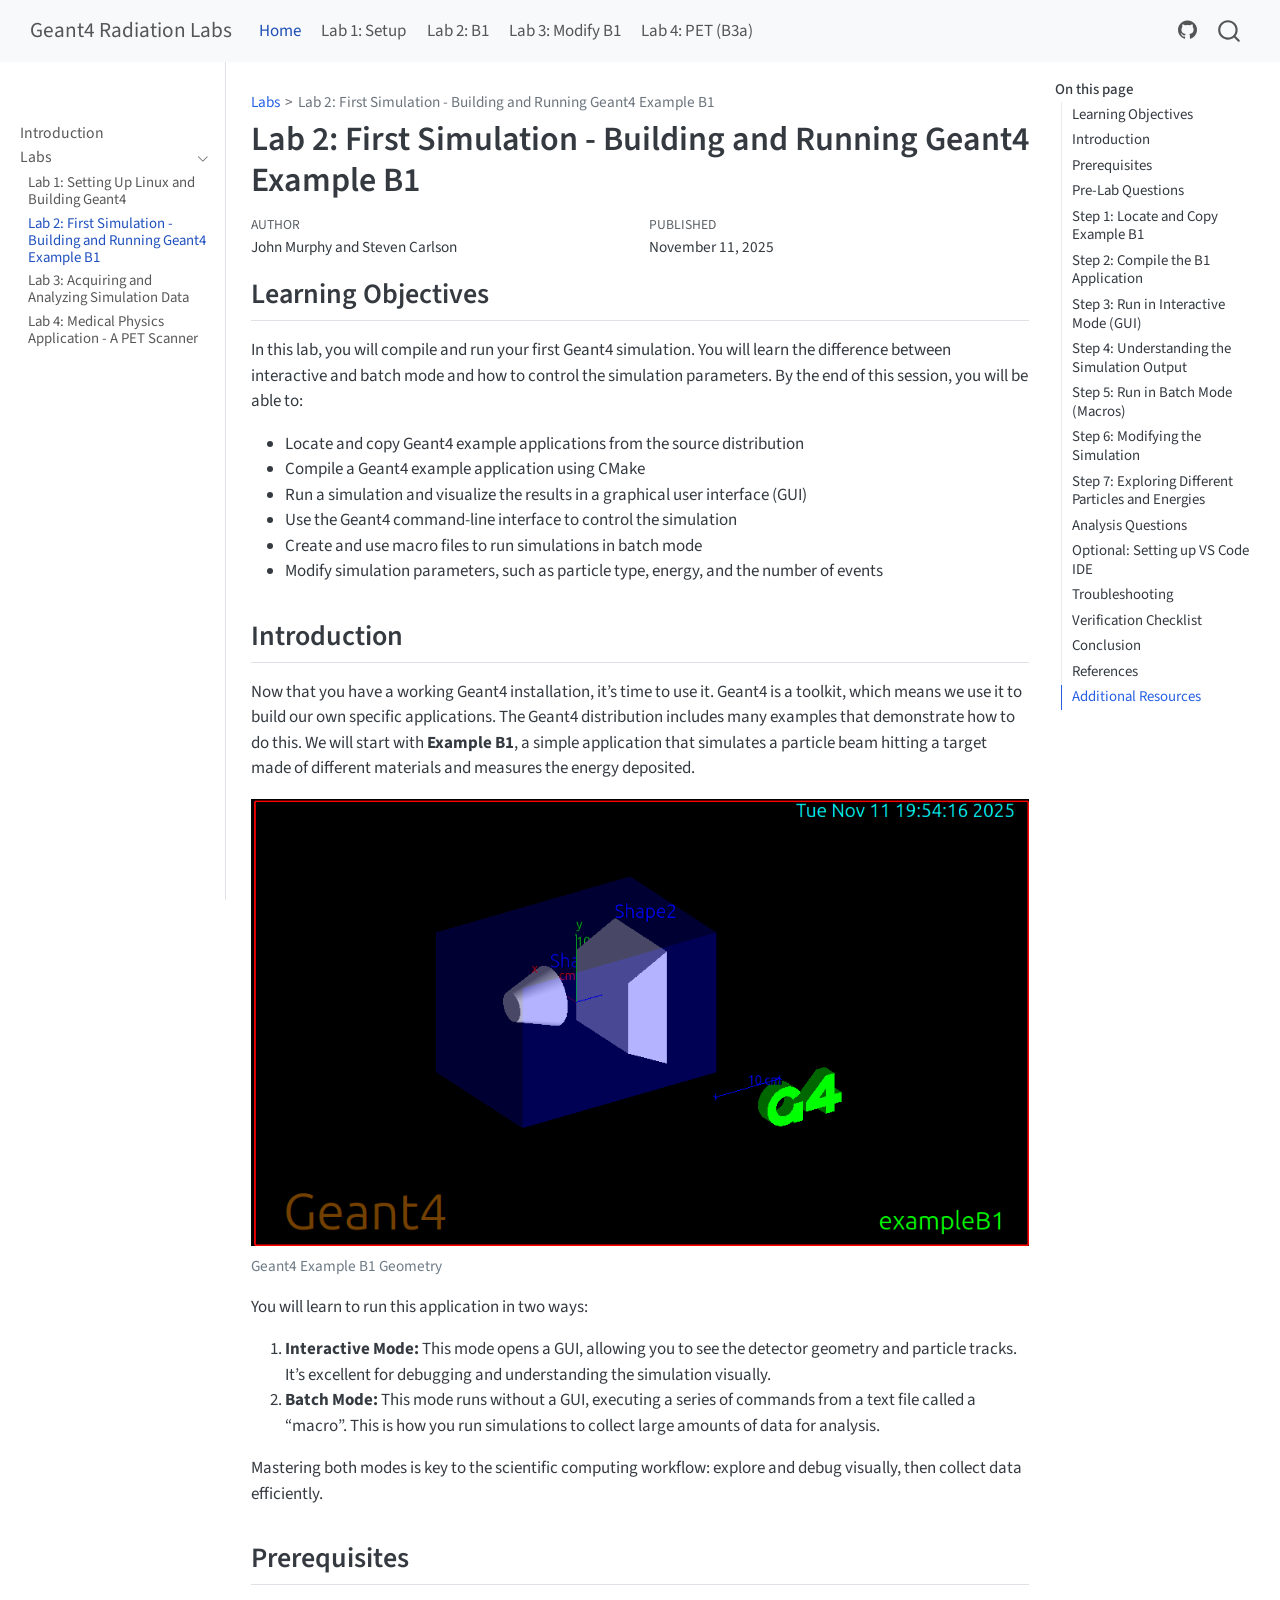
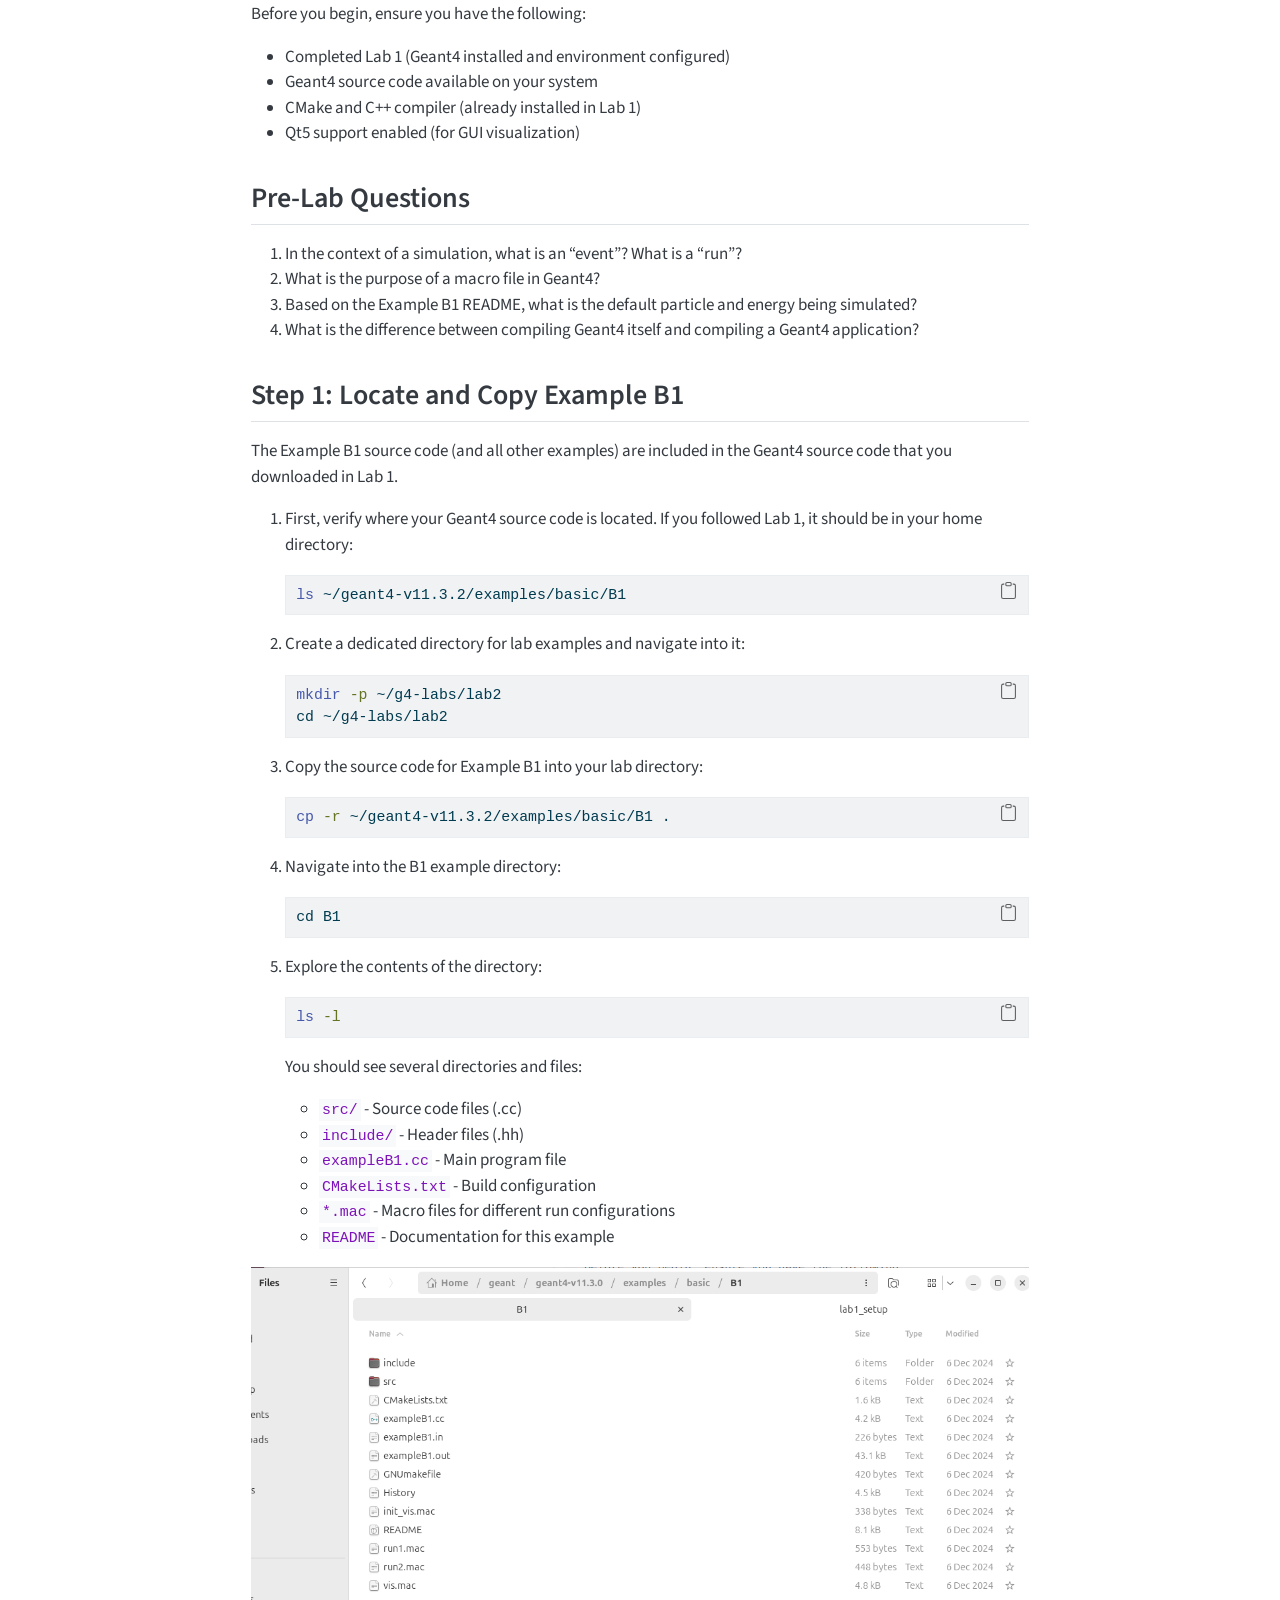
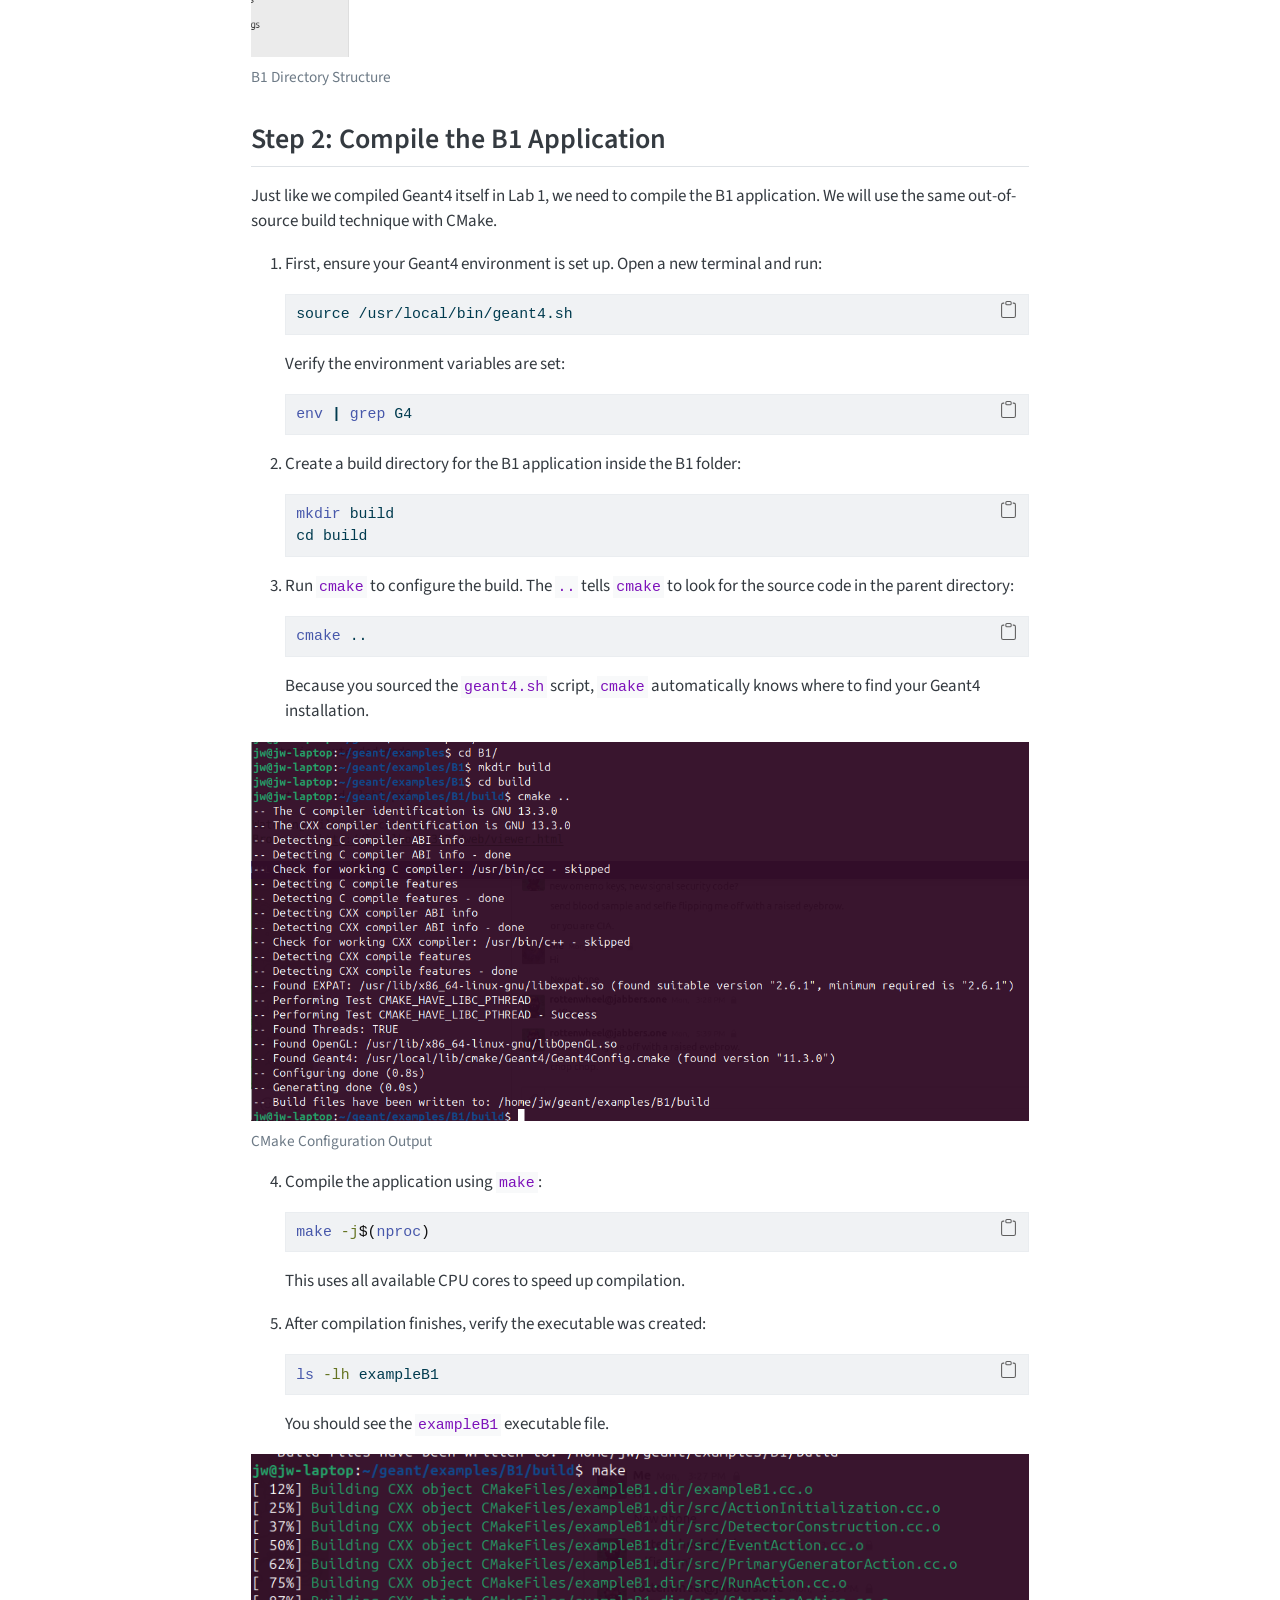
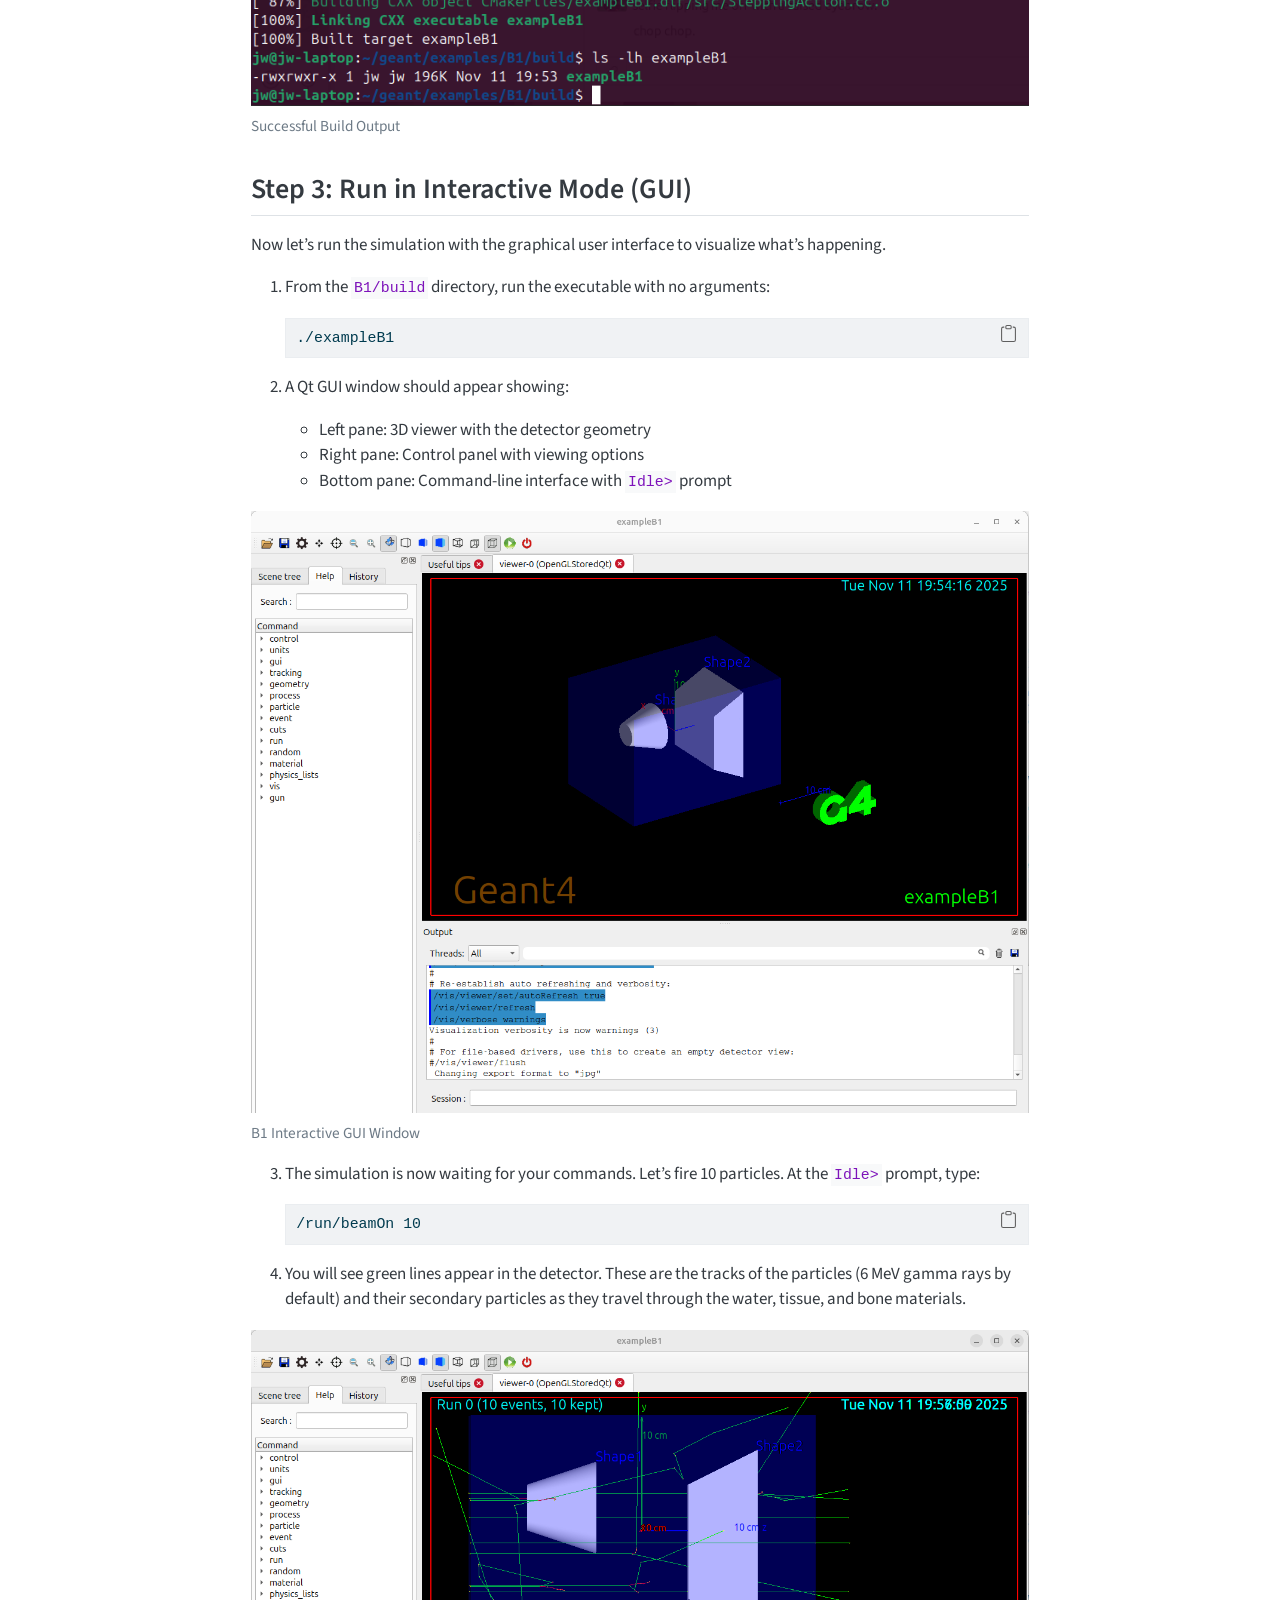
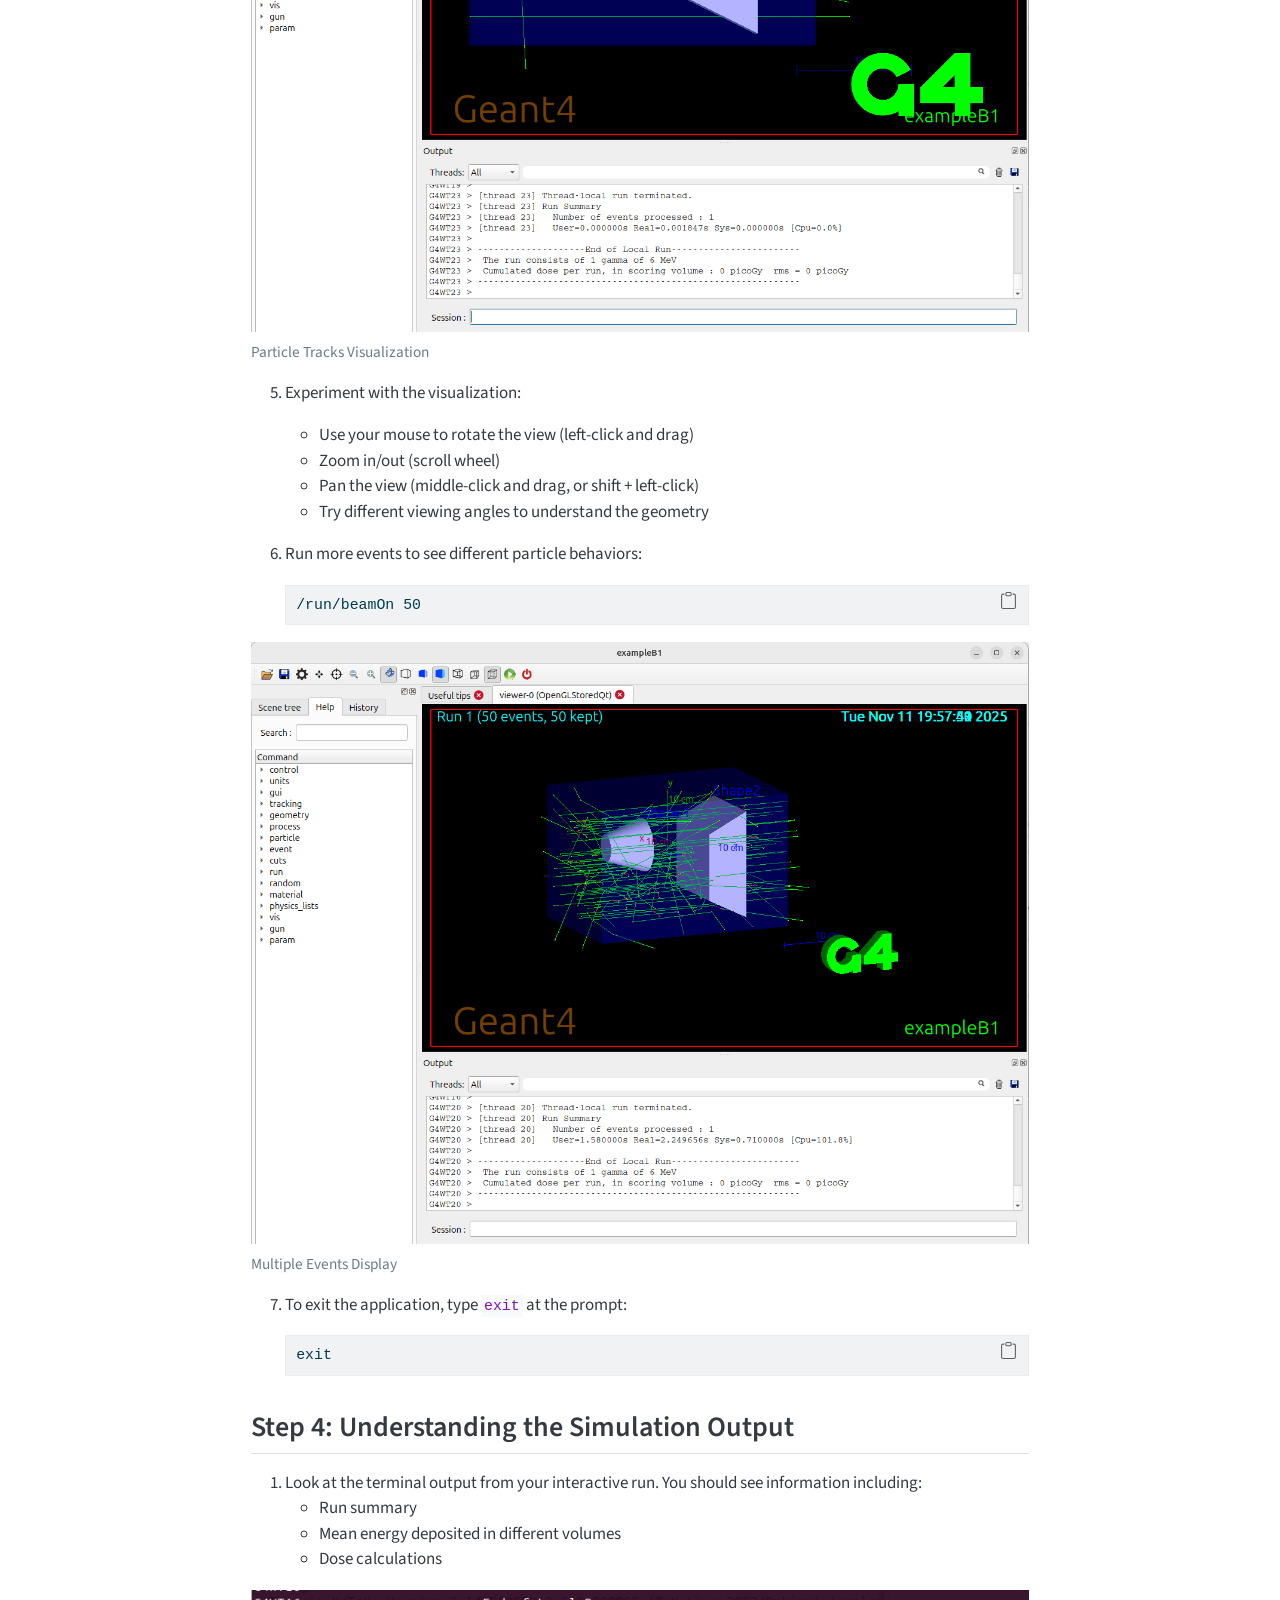
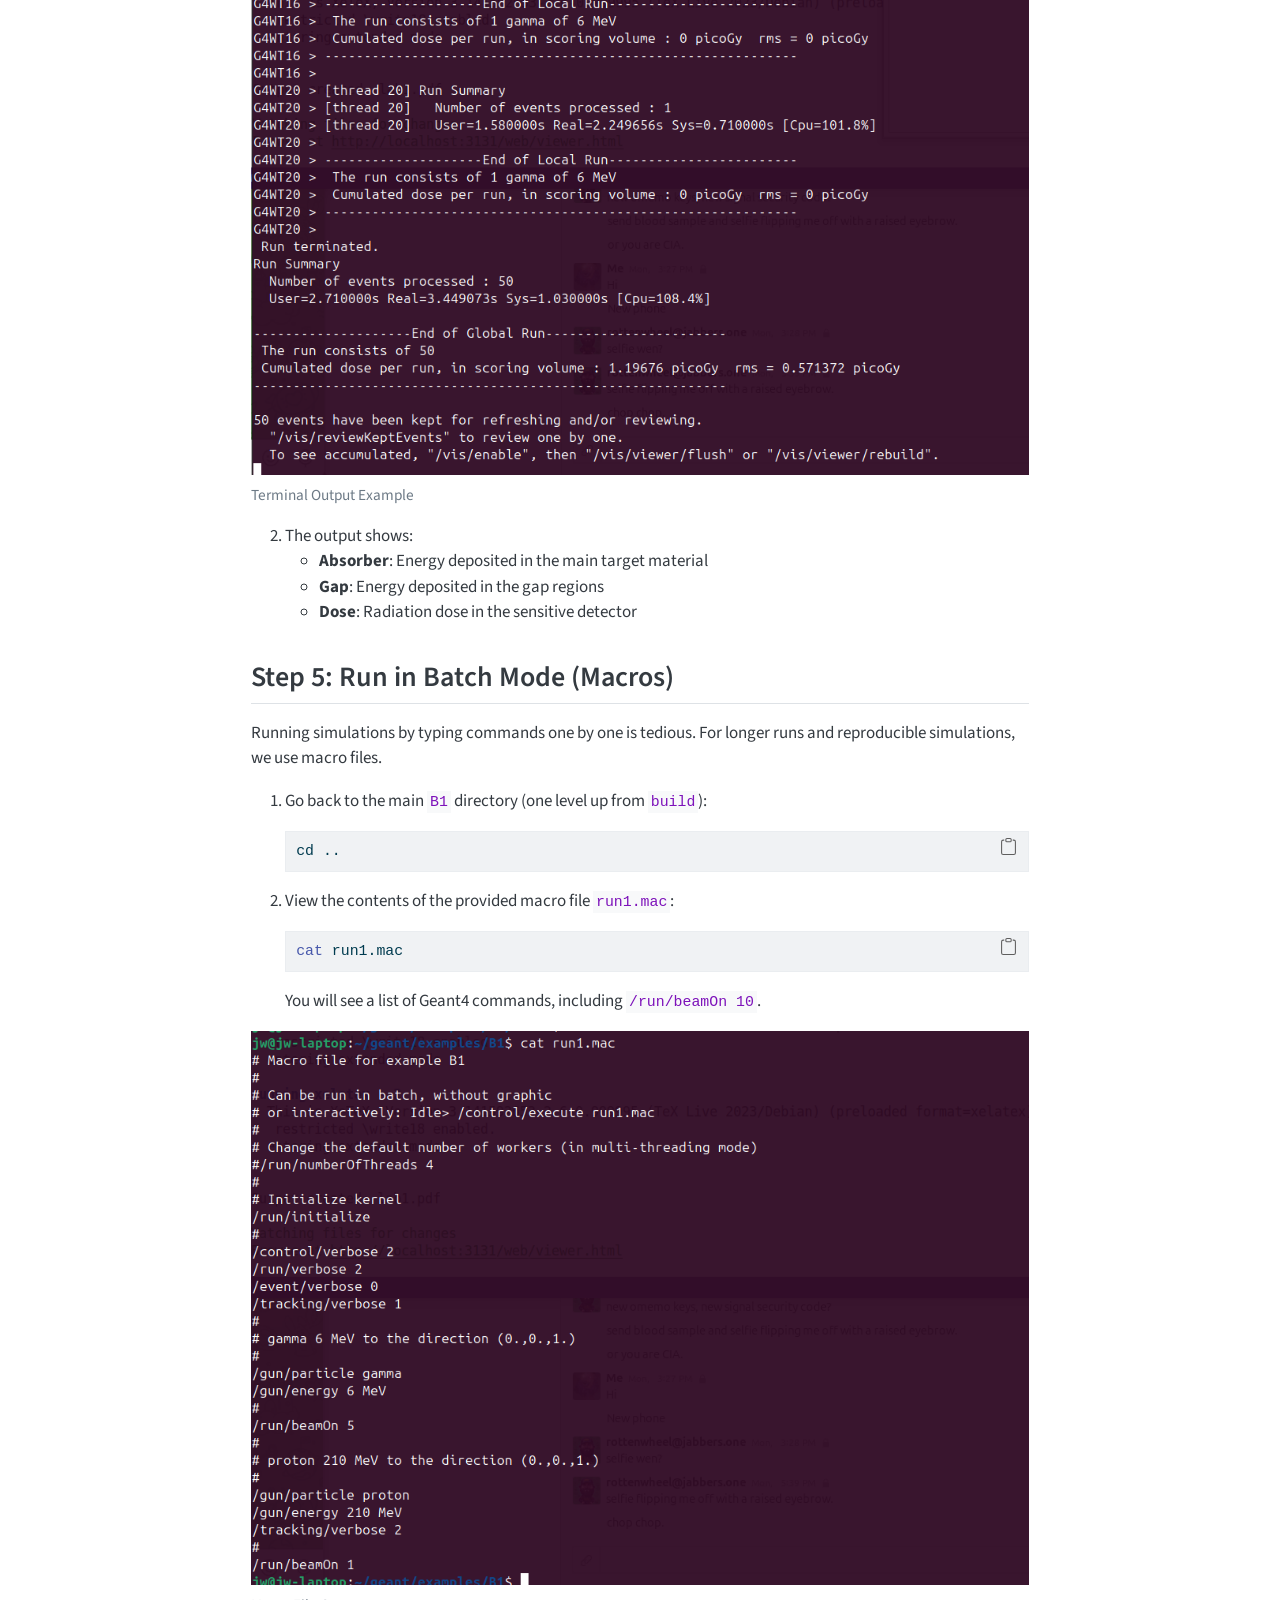
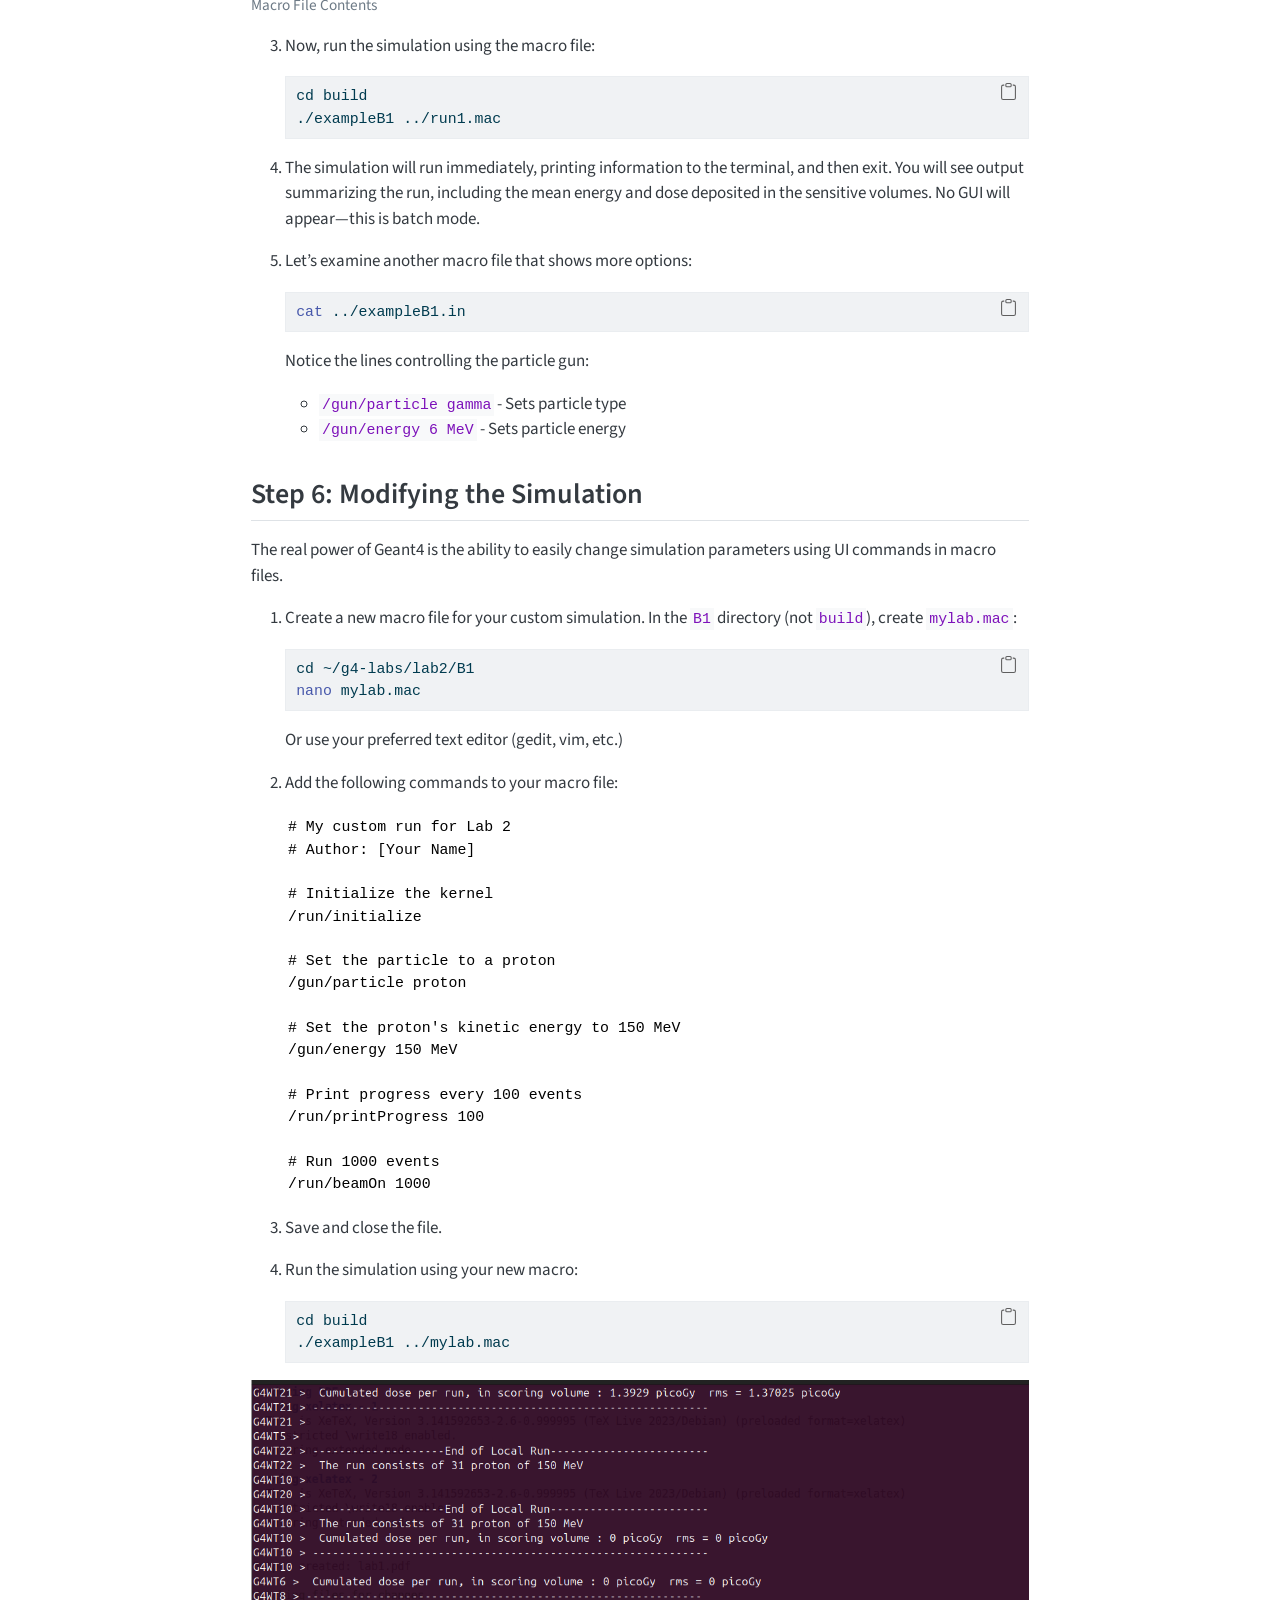
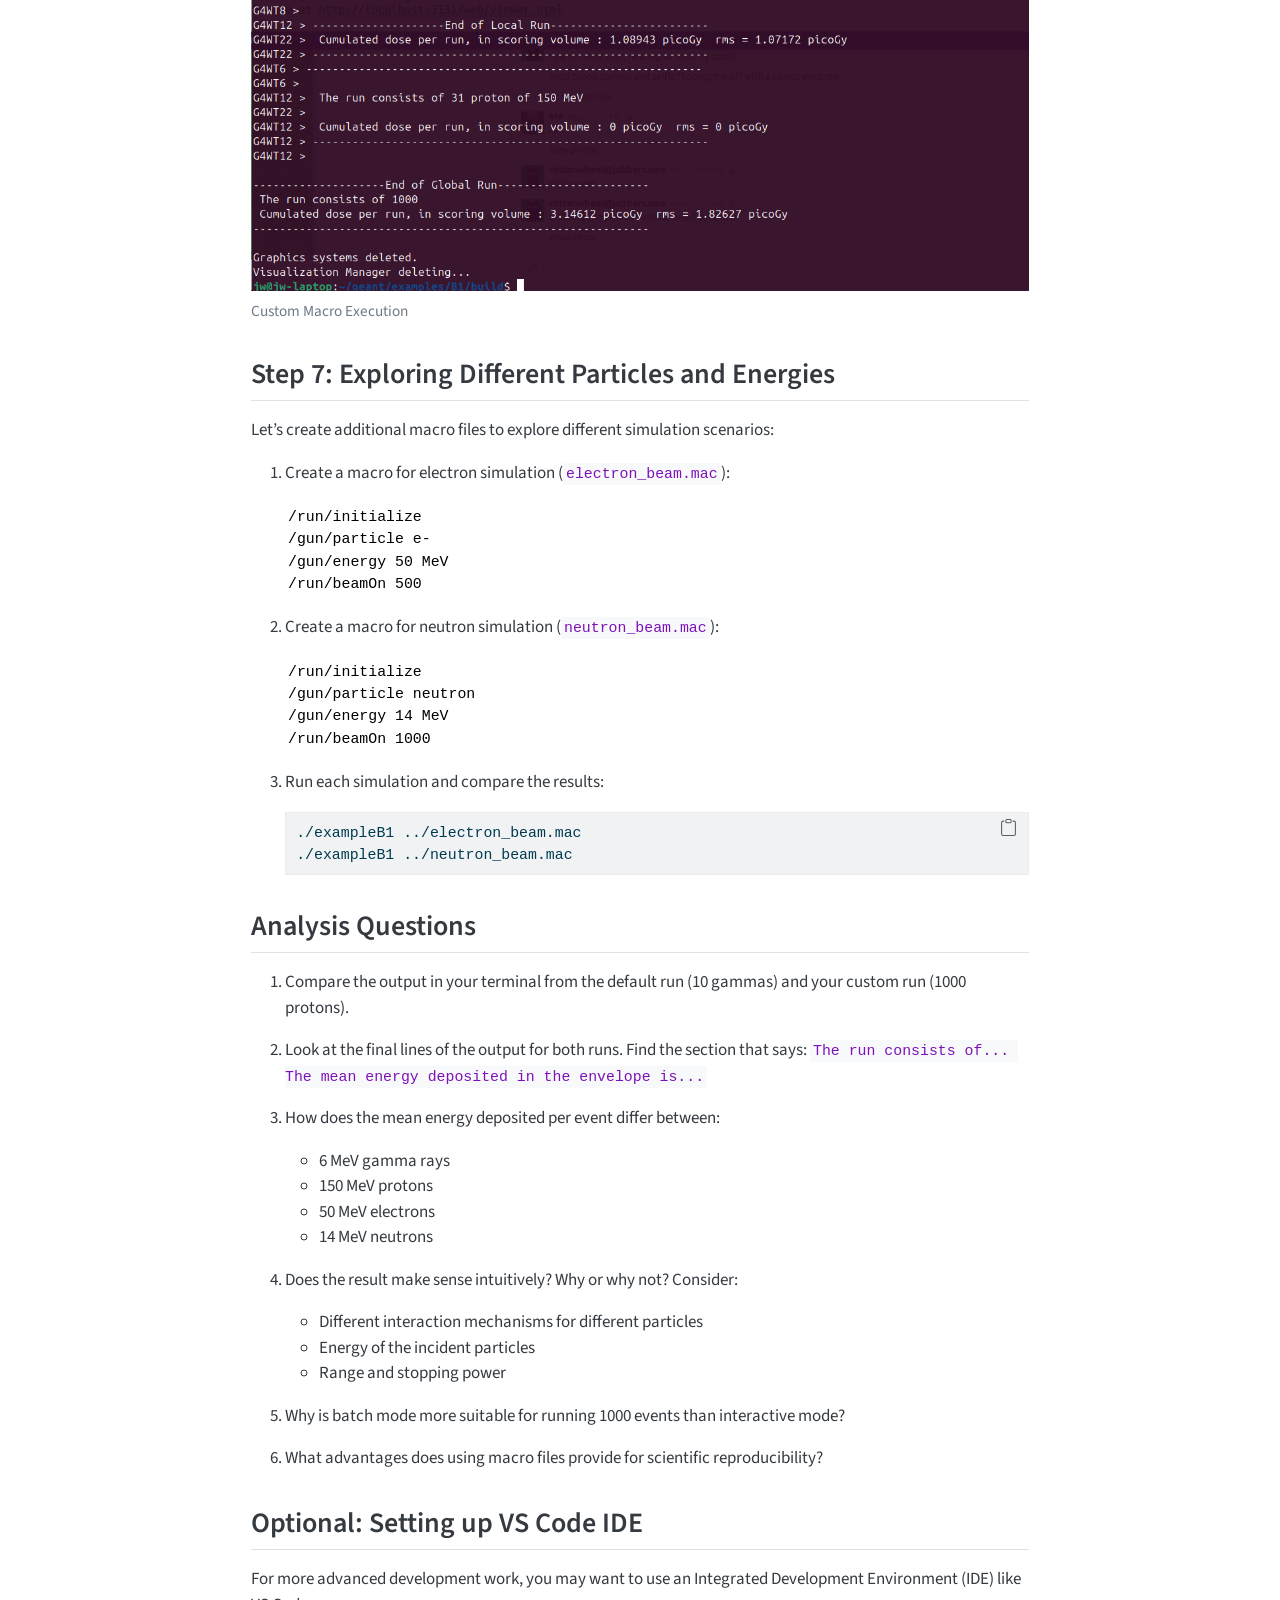
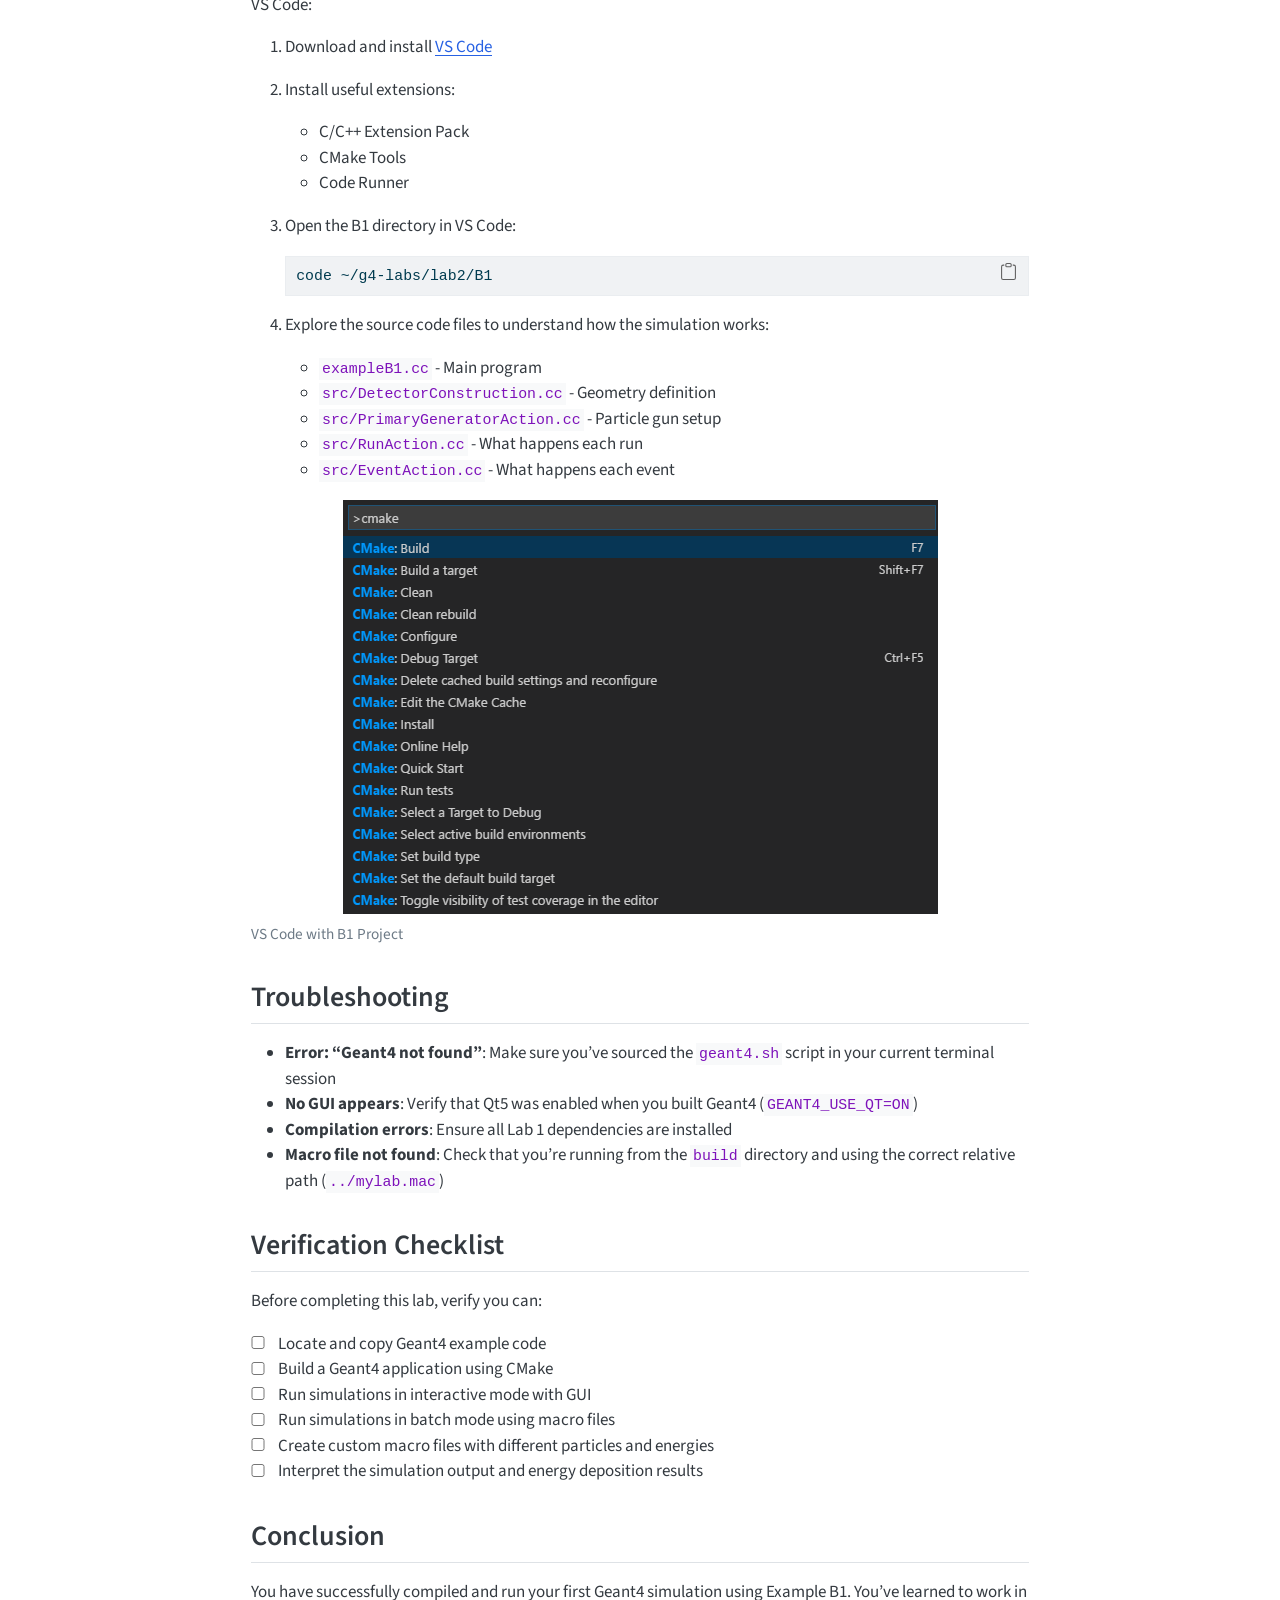
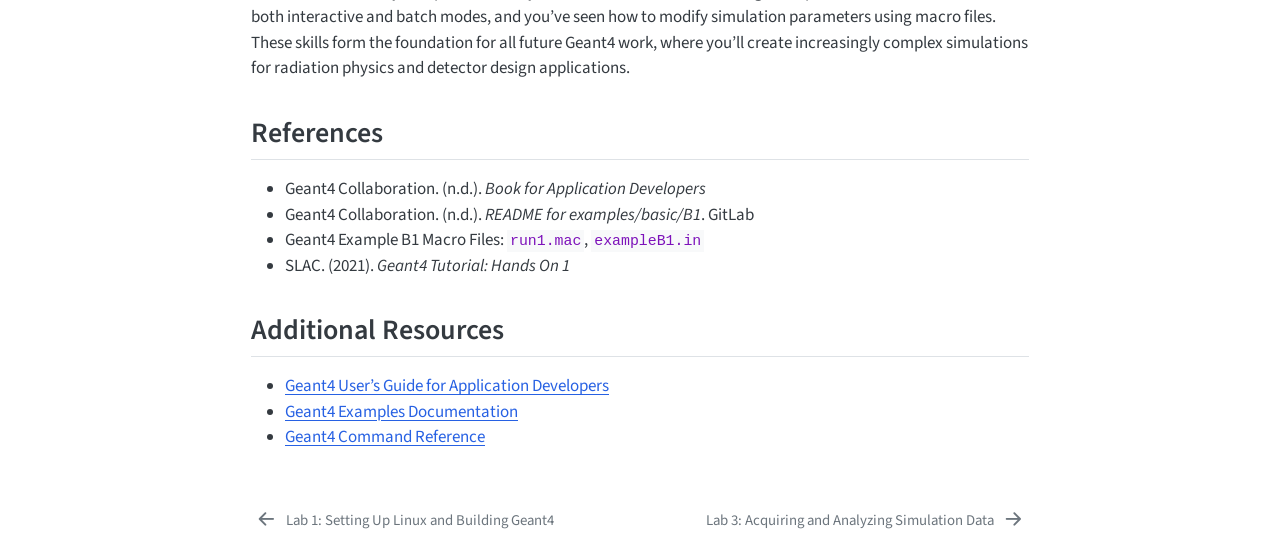
==== lab2_exampleB1/lab2.html @ 2242aa84 "Built site for gh-pages" ====
<!DOCTYPE html>
<html xmlns="http://www.w3.org/1999/xhtml" lang="en" xml:lang="en"><head>

<meta charset="utf-8">
<meta name="generator" content="quarto-1.6.41">

<meta name="viewport" content="width=device-width, initial-scale=1.0, user-scalable=yes">

<meta name="author" content="John Murphy and Steven Carlson">
<meta name="dcterms.date" content="2025-11-11">

<title>Lab 2: First Simulation - Building and Running Geant4 Example B1 – Geant4 Radiation Labs</title>
<style>
code{white-space: pre-wrap;}
span.smallcaps{font-variant: small-caps;}
div.columns{display: flex; gap: min(4vw, 1.5em);}
div.column{flex: auto; overflow-x: auto;}
div.hanging-indent{margin-left: 1.5em; text-indent: -1.5em;}
ul.task-list{list-style: none;}
ul.task-list li input[type="checkbox"] {
  width: 0.8em;
  margin: 0 0.8em 0.2em -1em; /* quarto-specific, see https://github.com/quarto-dev/quarto-cli/issues/4556 */ 
  vertical-align: middle;
}
/* CSS for syntax highlighting */
pre > code.sourceCode { white-space: pre; position: relative; }
pre > code.sourceCode > span { line-height: 1.25; }
pre > code.sourceCode > span:empty { height: 1.2em; }
.sourceCode { overflow: visible; }
code.sourceCode > span { color: inherit; text-decoration: inherit; }
div.sourceCode { margin: 1em 0; }
pre.sourceCode { margin: 0; }
@media screen {
div.sourceCode { overflow: auto; }
}
@media print {
pre > code.sourceCode { white-space: pre-wrap; }
pre > code.sourceCode > span { display: inline-block; text-indent: -5em; padding-left: 5em; }
}
pre.numberSource code
  { counter-reset: source-line 0; }
pre.numberSource code > span
  { position: relative; left: -4em; counter-increment: source-line; }
pre.numberSource code > span > a:first-child::before
  { content: counter(source-line);
    position: relative; left: -1em; text-align: right; vertical-align: baseline;
    border: none; display: inline-block;
    -webkit-touch-callout: none; -webkit-user-select: none;
    -khtml-user-select: none; -moz-user-select: none;
    -ms-user-select: none; user-select: none;
    padding: 0 4px; width: 4em;
  }
pre.numberSource { margin-left: 3em;  padding-left: 4px; }
div.sourceCode
  {   }
@media screen {
pre > code.sourceCode > span > a:first-child::before { text-decoration: underline; }
}
</style>


<script src="../site_libs/quarto-nav/quarto-nav.js"></script>
<script src="../site_libs/quarto-nav/headroom.min.js"></script>
<script src="../site_libs/clipboard/clipboard.min.js"></script>
<script src="../site_libs/quarto-search/autocomplete.umd.js"></script>
<script src="../site_libs/quarto-search/fuse.min.js"></script>
<script src="../site_libs/quarto-search/quarto-search.js"></script>
<meta name="quarto:offset" content="../">
<link href="../lab3_modifyB1/lab3.html" rel="next">
<link href="../lab1_setup/lab1.html" rel="prev">
<script src="../site_libs/quarto-html/quarto.js"></script>
<script src="../site_libs/quarto-html/popper.min.js"></script>
<script src="../site_libs/quarto-html/tippy.umd.min.js"></script>
<script src="../site_libs/quarto-html/anchor.min.js"></script>
<link href="../site_libs/quarto-html/tippy.css" rel="stylesheet">
<link href="../site_libs/quarto-html/quarto-syntax-highlighting-48ffa3e5b9d089919c6712c39e5b00f2.css" rel="stylesheet" id="quarto-text-highlighting-styles">
<script src="../site_libs/bootstrap/bootstrap.min.js"></script>
<link href="../site_libs/bootstrap/bootstrap-icons.css" rel="stylesheet">
<link href="../site_libs/bootstrap/bootstrap-c85aa45615bc724621e561d3dca1e930.min.css" rel="stylesheet" append-hash="true" id="quarto-bootstrap" data-mode="light">
<script id="quarto-search-options" type="application/json">{
  "location": "navbar",
  "copy-button": false,
  "collapse-after": 3,
  "panel-placement": "end",
  "type": "overlay",
  "limit": 50,
  "keyboard-shortcut": [
    "f",
    "/",
    "s"
  ],
  "show-item-context": false,
  "language": {
    "search-no-results-text": "No results",
    "search-matching-documents-text": "matching documents",
    "search-copy-link-title": "Copy link to search",
    "search-hide-matches-text": "Hide additional matches",
    "search-more-match-text": "more match in this document",
    "search-more-matches-text": "more matches in this document",
    "search-clear-button-title": "Clear",
    "search-text-placeholder": "",
    "search-detached-cancel-button-title": "Cancel",
    "search-submit-button-title": "Submit",
    "search-label": "Search"
  }
}</script>


</head>

<body class="nav-sidebar docked nav-fixed">

<div id="quarto-search-results"></div>
  <header id="quarto-header" class="headroom fixed-top">
    <nav class="navbar navbar-expand-lg " data-bs-theme="dark">
      <div class="navbar-container container-fluid">
      <div class="navbar-brand-container mx-auto">
    <a class="navbar-brand" href="../index.html">
    <span class="navbar-title">Geant4 Radiation Labs</span>
    </a>
  </div>
            <div id="quarto-search" class="" title="Search"></div>
          <button class="navbar-toggler" type="button" data-bs-toggle="collapse" data-bs-target="#navbarCollapse" aria-controls="navbarCollapse" role="menu" aria-expanded="false" aria-label="Toggle navigation" onclick="if (window.quartoToggleHeadroom) { window.quartoToggleHeadroom(); }">
  <span class="navbar-toggler-icon"></span>
</button>
          <div class="collapse navbar-collapse" id="navbarCollapse">
            <ul class="navbar-nav navbar-nav-scroll me-auto">
  <li class="nav-item">
    <a class="nav-link active" href="../index.html" aria-current="page"> 
<span class="menu-text">Home</span></a>
  </li>  
  <li class="nav-item">
    <a class="nav-link" href="../lab1_setup/lab1.html"> 
<span class="menu-text">Lab 1: Setup</span></a>
  </li>  
  <li class="nav-item">
    <a class="nav-link" href="../lab2_exampleB1/lab2.html"> 
<span class="menu-text">Lab 2: B1</span></a>
  </li>  
  <li class="nav-item">
    <a class="nav-link" href="../lab3_modifyB1/lab3.html"> 
<span class="menu-text">Lab 3: Modify B1</span></a>
  </li>  
  <li class="nav-item">
    <a class="nav-link" href="../lab4_exampleB3/lab4.html"> 
<span class="menu-text">Lab 4: PET (B3a)</span></a>
  </li>  
</ul>
            <ul class="navbar-nav navbar-nav-scroll ms-auto">
  <li class="nav-item compact">
    <a class="nav-link" href="https://github.com/jwinterm/geant4-radiation-labs"> <i class="bi bi-github" role="img" aria-label="GitHub repo">
</i> 
<span class="menu-text"></span></a>
  </li>  
</ul>
          </div> <!-- /navcollapse -->
            <div class="quarto-navbar-tools">
</div>
      </div> <!-- /container-fluid -->
    </nav>
  <nav class="quarto-secondary-nav">
    <div class="container-fluid d-flex">
      <button type="button" class="quarto-btn-toggle btn" data-bs-toggle="collapse" role="button" data-bs-target=".quarto-sidebar-collapse-item" aria-controls="quarto-sidebar" aria-expanded="false" aria-label="Toggle sidebar navigation" onclick="if (window.quartoToggleHeadroom) { window.quartoToggleHeadroom(); }">
        <i class="bi bi-layout-text-sidebar-reverse"></i>
      </button>
        <nav class="quarto-page-breadcrumbs" aria-label="breadcrumb"><ol class="breadcrumb"><li class="breadcrumb-item"><a href="../lab1_setup/lab1.html">Labs</a></li><li class="breadcrumb-item"><a href="../lab2_exampleB1/lab2.html">Lab 2: First Simulation - Building and Running Geant4 Example B1</a></li></ol></nav>
        <a class="flex-grow-1" role="navigation" data-bs-toggle="collapse" data-bs-target=".quarto-sidebar-collapse-item" aria-controls="quarto-sidebar" aria-expanded="false" aria-label="Toggle sidebar navigation" onclick="if (window.quartoToggleHeadroom) { window.quartoToggleHeadroom(); }">      
        </a>
      <button type="button" class="btn quarto-search-button" aria-label="Search" onclick="window.quartoOpenSearch();">
        <i class="bi bi-search"></i>
      </button>
    </div>
  </nav>
</header>
<!-- content -->
<div id="quarto-content" class="quarto-container page-columns page-rows-contents page-layout-article page-navbar">
<!-- sidebar -->
  <nav id="quarto-sidebar" class="sidebar collapse collapse-horizontal quarto-sidebar-collapse-item sidebar-navigation docked overflow-auto">
        <div class="mt-2 flex-shrink-0 align-items-center">
        <div class="sidebar-search">
        <div id="quarto-search" class="" title="Search"></div>
        </div>
        </div>
    <div class="sidebar-menu-container"> 
    <ul class="list-unstyled mt-1">
        <li class="sidebar-item">
  <div class="sidebar-item-container"> 
  <a href="../index.html" class="sidebar-item-text sidebar-link">
 <span class="menu-text">Introduction</span></a>
  </div>
</li>
        <li class="sidebar-item sidebar-item-section">
      <div class="sidebar-item-container"> 
            <a class="sidebar-item-text sidebar-link text-start" data-bs-toggle="collapse" data-bs-target="#quarto-sidebar-section-1" role="navigation" aria-expanded="true">
 <span class="menu-text">Labs</span></a>
          <a class="sidebar-item-toggle text-start" data-bs-toggle="collapse" data-bs-target="#quarto-sidebar-section-1" role="navigation" aria-expanded="true" aria-label="Toggle section">
            <i class="bi bi-chevron-right ms-2"></i>
          </a> 
      </div>
      <ul id="quarto-sidebar-section-1" class="collapse list-unstyled sidebar-section depth1 show">  
          <li class="sidebar-item">
  <div class="sidebar-item-container"> 
  <a href="../lab1_setup/lab1.html" class="sidebar-item-text sidebar-link">
 <span class="menu-text">Lab 1: Setting Up Linux and Building Geant4</span></a>
  </div>
</li>
          <li class="sidebar-item">
  <div class="sidebar-item-container"> 
  <a href="../lab2_exampleB1/lab2.html" class="sidebar-item-text sidebar-link active">
 <span class="menu-text">Lab 2: First Simulation - Building and Running Geant4 Example B1</span></a>
  </div>
</li>
          <li class="sidebar-item">
  <div class="sidebar-item-container"> 
  <a href="../lab3_modifyB1/lab3.html" class="sidebar-item-text sidebar-link">
 <span class="menu-text">Lab 3: Acquiring and Analyzing Simulation Data</span></a>
  </div>
</li>
          <li class="sidebar-item">
  <div class="sidebar-item-container"> 
  <a href="../lab4_exampleB3/lab4.html" class="sidebar-item-text sidebar-link">
 <span class="menu-text">Lab 4: Medical Physics Application - A PET Scanner</span></a>
  </div>
</li>
      </ul>
  </li>
    </ul>
    </div>
</nav>
<div id="quarto-sidebar-glass" class="quarto-sidebar-collapse-item" data-bs-toggle="collapse" data-bs-target=".quarto-sidebar-collapse-item"></div>
<!-- margin-sidebar -->
    <div id="quarto-margin-sidebar" class="sidebar margin-sidebar">
        <nav id="TOC" role="doc-toc" class="toc-active">
    <h2 id="toc-title">On this page</h2>
   
  <ul>
  <li><a href="#learning-objectives" id="toc-learning-objectives" class="nav-link active" data-scroll-target="#learning-objectives">Learning Objectives</a></li>
  <li><a href="#introduction" id="toc-introduction" class="nav-link" data-scroll-target="#introduction">Introduction</a></li>
  <li><a href="#prerequisites" id="toc-prerequisites" class="nav-link" data-scroll-target="#prerequisites">Prerequisites</a></li>
  <li><a href="#pre-lab-questions" id="toc-pre-lab-questions" class="nav-link" data-scroll-target="#pre-lab-questions">Pre-Lab Questions</a></li>
  <li><a href="#step-1-locate-and-copy-example-b1" id="toc-step-1-locate-and-copy-example-b1" class="nav-link" data-scroll-target="#step-1-locate-and-copy-example-b1">Step 1: Locate and Copy Example B1</a></li>
  <li><a href="#step-2-compile-the-b1-application" id="toc-step-2-compile-the-b1-application" class="nav-link" data-scroll-target="#step-2-compile-the-b1-application">Step 2: Compile the B1 Application</a></li>
  <li><a href="#step-3-run-in-interactive-mode-gui" id="toc-step-3-run-in-interactive-mode-gui" class="nav-link" data-scroll-target="#step-3-run-in-interactive-mode-gui">Step 3: Run in Interactive Mode (GUI)</a></li>
  <li><a href="#step-4-understanding-the-simulation-output" id="toc-step-4-understanding-the-simulation-output" class="nav-link" data-scroll-target="#step-4-understanding-the-simulation-output">Step 4: Understanding the Simulation Output</a></li>
  <li><a href="#step-5-run-in-batch-mode-macros" id="toc-step-5-run-in-batch-mode-macros" class="nav-link" data-scroll-target="#step-5-run-in-batch-mode-macros">Step 5: Run in Batch Mode (Macros)</a></li>
  <li><a href="#step-6-modifying-the-simulation" id="toc-step-6-modifying-the-simulation" class="nav-link" data-scroll-target="#step-6-modifying-the-simulation">Step 6: Modifying the Simulation</a></li>
  <li><a href="#step-7-exploring-different-particles-and-energies" id="toc-step-7-exploring-different-particles-and-energies" class="nav-link" data-scroll-target="#step-7-exploring-different-particles-and-energies">Step 7: Exploring Different Particles and Energies</a></li>
  <li><a href="#analysis-questions" id="toc-analysis-questions" class="nav-link" data-scroll-target="#analysis-questions">Analysis Questions</a></li>
  <li><a href="#optional-setting-up-vs-code-ide" id="toc-optional-setting-up-vs-code-ide" class="nav-link" data-scroll-target="#optional-setting-up-vs-code-ide">Optional: Setting up VS Code IDE</a></li>
  <li><a href="#troubleshooting" id="toc-troubleshooting" class="nav-link" data-scroll-target="#troubleshooting">Troubleshooting</a></li>
  <li><a href="#verification-checklist" id="toc-verification-checklist" class="nav-link" data-scroll-target="#verification-checklist">Verification Checklist</a></li>
  <li><a href="#conclusion" id="toc-conclusion" class="nav-link" data-scroll-target="#conclusion">Conclusion</a></li>
  <li><a href="#references" id="toc-references" class="nav-link" data-scroll-target="#references">References</a></li>
  <li><a href="#additional-resources" id="toc-additional-resources" class="nav-link" data-scroll-target="#additional-resources">Additional Resources</a></li>
  </ul>
</nav>
    </div>
<!-- main -->
<main class="content" id="quarto-document-content">

<header id="title-block-header" class="quarto-title-block default"><nav class="quarto-page-breadcrumbs quarto-title-breadcrumbs d-none d-lg-block" aria-label="breadcrumb"><ol class="breadcrumb"><li class="breadcrumb-item"><a href="../lab1_setup/lab1.html">Labs</a></li><li class="breadcrumb-item"><a href="../lab2_exampleB1/lab2.html">Lab 2: First Simulation - Building and Running Geant4 Example B1</a></li></ol></nav>
<div class="quarto-title">
<h1 class="title">Lab 2: First Simulation - Building and Running Geant4 Example B1</h1>
</div>



<div class="quarto-title-meta">

    <div>
    <div class="quarto-title-meta-heading">Author</div>
    <div class="quarto-title-meta-contents">
             <p>John Murphy and Steven Carlson </p>
          </div>
  </div>
    
    <div>
    <div class="quarto-title-meta-heading">Published</div>
    <div class="quarto-title-meta-contents">
      <p class="date">November 11, 2025</p>
    </div>
  </div>
  
    
  </div>
  


</header>


<section id="learning-objectives" class="level2">
<h2 class="anchored" data-anchor-id="learning-objectives">Learning Objectives</h2>
<p>In this lab, you will compile and run your first Geant4 simulation. You will learn the difference between interactive and batch mode and how to control the simulation parameters. By the end of this session, you will be able to:</p>
<ul>
<li>Locate and copy Geant4 example applications from the source distribution</li>
<li>Compile a Geant4 example application using CMake</li>
<li>Run a simulation and visualize the results in a graphical user interface (GUI)</li>
<li>Use the Geant4 command-line interface to control the simulation</li>
<li>Create and use macro files to run simulations in batch mode</li>
<li>Modify simulation parameters, such as particle type, energy, and the number of events</li>
</ul>
</section>
<section id="introduction" class="level2">
<h2 class="anchored" data-anchor-id="introduction">Introduction</h2>
<p>Now that you have a working Geant4 installation, it’s time to use it. Geant4 is a toolkit, which means we use it to build our own specific applications. The Geant4 distribution includes many examples that demonstrate how to do this. We will start with <strong>Example B1</strong>, a simple application that simulates a particle beam hitting a target made of different materials and measures the energy deposited.</p>
<div class="quarto-figure quarto-figure-center">
<figure class="figure">
<p><img src="img/b1_geometry.png" class="img-fluid figure-img"></p>
<figcaption>Geant4 Example B1 Geometry</figcaption>
</figure>
</div>
<p>You will learn to run this application in two ways:</p>
<ol type="1">
<li><strong>Interactive Mode:</strong> This mode opens a GUI, allowing you to see the detector geometry and particle tracks. It’s excellent for debugging and understanding the simulation visually.</li>
<li><strong>Batch Mode:</strong> This mode runs without a GUI, executing a series of commands from a text file called a “macro”. This is how you run simulations to collect large amounts of data for analysis.</li>
</ol>
<p>Mastering both modes is key to the scientific computing workflow: explore and debug visually, then collect data efficiently.</p>
</section>
<section id="prerequisites" class="level2">
<h2 class="anchored" data-anchor-id="prerequisites">Prerequisites</h2>
<p>Before you begin, ensure you have the following:</p>
<ul>
<li>Completed Lab 1 (Geant4 installed and environment configured)</li>
<li>Geant4 source code available on your system</li>
<li>CMake and C++ compiler (already installed in Lab 1)</li>
<li>Qt5 support enabled (for GUI visualization)</li>
</ul>
</section>
<section id="pre-lab-questions" class="level2">
<h2 class="anchored" data-anchor-id="pre-lab-questions">Pre-Lab Questions</h2>
<ol type="1">
<li>In the context of a simulation, what is an “event”? What is a “run”?</li>
<li>What is the purpose of a macro file in Geant4?</li>
<li>Based on the Example B1 README, what is the default particle and energy being simulated?</li>
<li>What is the difference between compiling Geant4 itself and compiling a Geant4 application?</li>
</ol>
</section>
<section id="step-1-locate-and-copy-example-b1" class="level2">
<h2 class="anchored" data-anchor-id="step-1-locate-and-copy-example-b1">Step 1: Locate and Copy Example B1</h2>
<p>The Example B1 source code (and all other examples) are included in the Geant4 source code that you downloaded in Lab 1.</p>
<ol type="1">
<li><p>First, verify where your Geant4 source code is located. If you followed Lab 1, it should be in your home directory:</p>
<div class="sourceCode" id="cb1"><pre class="sourceCode bash code-with-copy"><code class="sourceCode bash"><span id="cb1-1"><a href="#cb1-1" aria-hidden="true" tabindex="-1"></a><span class="fu">ls</span> ~/geant4-v11.3.2/examples/basic/B1</span></code><button title="Copy to Clipboard" class="code-copy-button"><i class="bi"></i></button></pre></div></li>
<li><p>Create a dedicated directory for lab examples and navigate into it:</p>
<div class="sourceCode" id="cb2"><pre class="sourceCode bash code-with-copy"><code class="sourceCode bash"><span id="cb2-1"><a href="#cb2-1" aria-hidden="true" tabindex="-1"></a><span class="fu">mkdir</span> <span class="at">-p</span> ~/g4-labs/lab2</span>
<span id="cb2-2"><a href="#cb2-2" aria-hidden="true" tabindex="-1"></a><span class="bu">cd</span> ~/g4-labs/lab2</span></code><button title="Copy to Clipboard" class="code-copy-button"><i class="bi"></i></button></pre></div></li>
<li><p>Copy the source code for Example B1 into your lab directory:</p>
<div class="sourceCode" id="cb3"><pre class="sourceCode bash code-with-copy"><code class="sourceCode bash"><span id="cb3-1"><a href="#cb3-1" aria-hidden="true" tabindex="-1"></a><span class="fu">cp</span> <span class="at">-r</span> ~/geant4-v11.3.2/examples/basic/B1 .</span></code><button title="Copy to Clipboard" class="code-copy-button"><i class="bi"></i></button></pre></div></li>
<li><p>Navigate into the B1 example directory:</p>
<div class="sourceCode" id="cb4"><pre class="sourceCode bash code-with-copy"><code class="sourceCode bash"><span id="cb4-1"><a href="#cb4-1" aria-hidden="true" tabindex="-1"></a><span class="bu">cd</span> B1</span></code><button title="Copy to Clipboard" class="code-copy-button"><i class="bi"></i></button></pre></div></li>
<li><p>Explore the contents of the directory:</p>
<div class="sourceCode" id="cb5"><pre class="sourceCode bash code-with-copy"><code class="sourceCode bash"><span id="cb5-1"><a href="#cb5-1" aria-hidden="true" tabindex="-1"></a><span class="fu">ls</span> <span class="at">-l</span></span></code><button title="Copy to Clipboard" class="code-copy-button"><i class="bi"></i></button></pre></div>
<p>You should see several directories and files:</p>
<ul>
<li><code>src/</code> - Source code files (.cc)</li>
<li><code>include/</code> - Header files (.hh)</li>
<li><code>exampleB1.cc</code> - Main program file</li>
<li><code>CMakeLists.txt</code> - Build configuration</li>
<li><code>*.mac</code> - Macro files for different run configurations</li>
<li><code>README</code> - Documentation for this example</li>
</ul></li>
</ol>
<div class="quarto-figure quarto-figure-center">
<figure class="figure">
<p><img src="img/b1_directory.png" class="img-fluid figure-img"></p>
<figcaption>B1 Directory Structure</figcaption>
</figure>
</div>
</section>
<section id="step-2-compile-the-b1-application" class="level2">
<h2 class="anchored" data-anchor-id="step-2-compile-the-b1-application">Step 2: Compile the B1 Application</h2>
<p>Just like we compiled Geant4 itself in Lab 1, we need to compile the B1 application. We will use the same out-of-source build technique with CMake.</p>
<ol type="1">
<li><p>First, ensure your Geant4 environment is set up. Open a new terminal and run:</p>
<div class="sourceCode" id="cb6"><pre class="sourceCode bash code-with-copy"><code class="sourceCode bash"><span id="cb6-1"><a href="#cb6-1" aria-hidden="true" tabindex="-1"></a><span class="bu">source</span> /usr/local/bin/geant4.sh</span></code><button title="Copy to Clipboard" class="code-copy-button"><i class="bi"></i></button></pre></div>
<p>Verify the environment variables are set:</p>
<div class="sourceCode" id="cb7"><pre class="sourceCode bash code-with-copy"><code class="sourceCode bash"><span id="cb7-1"><a href="#cb7-1" aria-hidden="true" tabindex="-1"></a><span class="fu">env</span> <span class="kw">|</span> <span class="fu">grep</span> G4</span></code><button title="Copy to Clipboard" class="code-copy-button"><i class="bi"></i></button></pre></div></li>
<li><p>Create a build directory for the B1 application inside the B1 folder:</p>
<div class="sourceCode" id="cb8"><pre class="sourceCode bash code-with-copy"><code class="sourceCode bash"><span id="cb8-1"><a href="#cb8-1" aria-hidden="true" tabindex="-1"></a><span class="fu">mkdir</span> build</span>
<span id="cb8-2"><a href="#cb8-2" aria-hidden="true" tabindex="-1"></a><span class="bu">cd</span> build</span></code><button title="Copy to Clipboard" class="code-copy-button"><i class="bi"></i></button></pre></div></li>
<li><p>Run <code>cmake</code> to configure the build. The <code>..</code> tells <code>cmake</code> to look for the source code in the parent directory:</p>
<div class="sourceCode" id="cb9"><pre class="sourceCode bash code-with-copy"><code class="sourceCode bash"><span id="cb9-1"><a href="#cb9-1" aria-hidden="true" tabindex="-1"></a><span class="fu">cmake</span> ..</span></code><button title="Copy to Clipboard" class="code-copy-button"><i class="bi"></i></button></pre></div>
<p>Because you sourced the <code>geant4.sh</code> script, <code>cmake</code> automatically knows where to find your Geant4 installation.</p></li>
</ol>
<div class="quarto-figure quarto-figure-center">
<figure class="figure">
<p><img src="img/cmake_b1.png" class="img-fluid figure-img"></p>
<figcaption>CMake Configuration Output</figcaption>
</figure>
</div>
<ol start="4" type="1">
<li><p>Compile the application using <code>make</code>:</p>
<div class="sourceCode" id="cb10"><pre class="sourceCode bash code-with-copy"><code class="sourceCode bash"><span id="cb10-1"><a href="#cb10-1" aria-hidden="true" tabindex="-1"></a><span class="fu">make</span> <span class="at">-j</span><span class="va">$(</span><span class="fu">nproc</span><span class="va">)</span></span></code><button title="Copy to Clipboard" class="code-copy-button"><i class="bi"></i></button></pre></div>
<p>This uses all available CPU cores to speed up compilation.</p></li>
<li><p>After compilation finishes, verify the executable was created:</p>
<div class="sourceCode" id="cb11"><pre class="sourceCode bash code-with-copy"><code class="sourceCode bash"><span id="cb11-1"><a href="#cb11-1" aria-hidden="true" tabindex="-1"></a><span class="fu">ls</span> <span class="at">-lh</span> exampleB1</span></code><button title="Copy to Clipboard" class="code-copy-button"><i class="bi"></i></button></pre></div>
<p>You should see the <code>exampleB1</code> executable file.</p></li>
</ol>
<div class="quarto-figure quarto-figure-center">
<figure class="figure">
<p><img src="img/build_complete.png" class="img-fluid figure-img"></p>
<figcaption>Successful Build Output</figcaption>
</figure>
</div>
</section>
<section id="step-3-run-in-interactive-mode-gui" class="level2">
<h2 class="anchored" data-anchor-id="step-3-run-in-interactive-mode-gui">Step 3: Run in Interactive Mode (GUI)</h2>
<p>Now let’s run the simulation with the graphical user interface to visualize what’s happening.</p>
<ol type="1">
<li><p>From the <code>B1/build</code> directory, run the executable with no arguments:</p>
<div class="sourceCode" id="cb12"><pre class="sourceCode bash code-with-copy"><code class="sourceCode bash"><span id="cb12-1"><a href="#cb12-1" aria-hidden="true" tabindex="-1"></a><span class="ex">./exampleB1</span></span></code><button title="Copy to Clipboard" class="code-copy-button"><i class="bi"></i></button></pre></div></li>
<li><p>A Qt GUI window should appear showing:</p>
<ul>
<li>Left pane: 3D viewer with the detector geometry</li>
<li>Right pane: Control panel with viewing options</li>
<li>Bottom pane: Command-line interface with <code>Idle&gt;</code> prompt</li>
</ul></li>
</ol>
<div class="quarto-figure quarto-figure-center">
<figure class="figure">
<p><img src="img/b1_gui_startup.png" class="img-fluid figure-img"></p>
<figcaption>B1 Interactive GUI Window</figcaption>
</figure>
</div>
<ol start="3" type="1">
<li><p>The simulation is now waiting for your commands. Let’s fire 10 particles. At the <code>Idle&gt;</code> prompt, type:</p>
<div class="sourceCode" id="cb13"><pre class="sourceCode bash code-with-copy"><code class="sourceCode bash"><span id="cb13-1"><a href="#cb13-1" aria-hidden="true" tabindex="-1"></a><span class="ex">/run/beamOn</span> 10</span></code><button title="Copy to Clipboard" class="code-copy-button"><i class="bi"></i></button></pre></div></li>
<li><p>You will see green lines appear in the detector. These are the tracks of the particles (6 MeV gamma rays by default) and their secondary particles as they travel through the water, tissue, and bone materials.</p></li>
</ol>
<div class="quarto-figure quarto-figure-center">
<figure class="figure">
<p><img src="img/particle_tracks.png" class="img-fluid figure-img"></p>
<figcaption>Particle Tracks Visualization</figcaption>
</figure>
</div>
<ol start="5" type="1">
<li><p>Experiment with the visualization:</p>
<ul>
<li>Use your mouse to rotate the view (left-click and drag)</li>
<li>Zoom in/out (scroll wheel)</li>
<li>Pan the view (middle-click and drag, or shift + left-click)</li>
<li>Try different viewing angles to understand the geometry</li>
</ul></li>
<li><p>Run more events to see different particle behaviors:</p>
<div class="sourceCode" id="cb14"><pre class="sourceCode bash code-with-copy"><code class="sourceCode bash"><span id="cb14-1"><a href="#cb14-1" aria-hidden="true" tabindex="-1"></a><span class="ex">/run/beamOn</span> 50</span></code><button title="Copy to Clipboard" class="code-copy-button"><i class="bi"></i></button></pre></div></li>
</ol>
<div class="quarto-figure quarto-figure-center">
<figure class="figure">
<p><img src="img/multiple_tracks.png" class="img-fluid figure-img"></p>
<figcaption>Multiple Events Display</figcaption>
</figure>
</div>
<ol start="7" type="1">
<li><p>To exit the application, type <code>exit</code> at the prompt:</p>
<div class="sourceCode" id="cb15"><pre class="sourceCode bash code-with-copy"><code class="sourceCode bash"><span id="cb15-1"><a href="#cb15-1" aria-hidden="true" tabindex="-1"></a><span class="bu">exit</span></span></code><button title="Copy to Clipboard" class="code-copy-button"><i class="bi"></i></button></pre></div></li>
</ol>
</section>
<section id="step-4-understanding-the-simulation-output" class="level2">
<h2 class="anchored" data-anchor-id="step-4-understanding-the-simulation-output">Step 4: Understanding the Simulation Output</h2>
<ol type="1">
<li>Look at the terminal output from your interactive run. You should see information including:
<ul>
<li>Run summary</li>
<li>Mean energy deposited in different volumes</li>
<li>Dose calculations</li>
</ul></li>
</ol>
<div class="quarto-figure quarto-figure-center">
<figure class="figure">
<p><img src="img/terminal_output.png" class="img-fluid figure-img"></p>
<figcaption>Terminal Output Example</figcaption>
</figure>
</div>
<ol start="2" type="1">
<li>The output shows:
<ul>
<li><strong>Absorber</strong>: Energy deposited in the main target material</li>
<li><strong>Gap</strong>: Energy deposited in the gap regions</li>
<li><strong>Dose</strong>: Radiation dose in the sensitive detector</li>
</ul></li>
</ol>
</section>
<section id="step-5-run-in-batch-mode-macros" class="level2">
<h2 class="anchored" data-anchor-id="step-5-run-in-batch-mode-macros">Step 5: Run in Batch Mode (Macros)</h2>
<p>Running simulations by typing commands one by one is tedious. For longer runs and reproducible simulations, we use macro files.</p>
<ol type="1">
<li><p>Go back to the main <code>B1</code> directory (one level up from <code>build</code>):</p>
<div class="sourceCode" id="cb16"><pre class="sourceCode bash code-with-copy"><code class="sourceCode bash"><span id="cb16-1"><a href="#cb16-1" aria-hidden="true" tabindex="-1"></a><span class="bu">cd</span> ..</span></code><button title="Copy to Clipboard" class="code-copy-button"><i class="bi"></i></button></pre></div></li>
<li><p>View the contents of the provided macro file <code>run1.mac</code>:</p>
<div class="sourceCode" id="cb17"><pre class="sourceCode bash code-with-copy"><code class="sourceCode bash"><span id="cb17-1"><a href="#cb17-1" aria-hidden="true" tabindex="-1"></a><span class="fu">cat</span> run1.mac</span></code><button title="Copy to Clipboard" class="code-copy-button"><i class="bi"></i></button></pre></div>
<p>You will see a list of Geant4 commands, including <code>/run/beamOn 10</code>.</p></li>
</ol>
<div class="quarto-figure quarto-figure-center">
<figure class="figure">
<p><img src="img/macro_file.png" class="img-fluid figure-img"></p>
<figcaption>Macro File Contents</figcaption>
</figure>
</div>
<ol start="3" type="1">
<li><p>Now, run the simulation using the macro file:</p>
<div class="sourceCode" id="cb18"><pre class="sourceCode bash code-with-copy"><code class="sourceCode bash"><span id="cb18-1"><a href="#cb18-1" aria-hidden="true" tabindex="-1"></a><span class="bu">cd</span> build</span>
<span id="cb18-2"><a href="#cb18-2" aria-hidden="true" tabindex="-1"></a><span class="ex">./exampleB1</span> ../run1.mac</span></code><button title="Copy to Clipboard" class="code-copy-button"><i class="bi"></i></button></pre></div></li>
<li><p>The simulation will run immediately, printing information to the terminal, and then exit. You will see output summarizing the run, including the mean energy and dose deposited in the sensitive volumes. No GUI will appear—this is batch mode.</p></li>
<li><p>Let’s examine another macro file that shows more options:</p>
<div class="sourceCode" id="cb19"><pre class="sourceCode bash code-with-copy"><code class="sourceCode bash"><span id="cb19-1"><a href="#cb19-1" aria-hidden="true" tabindex="-1"></a><span class="fu">cat</span> ../exampleB1.in</span></code><button title="Copy to Clipboard" class="code-copy-button"><i class="bi"></i></button></pre></div>
<p>Notice the lines controlling the particle gun:</p>
<ul>
<li><code>/gun/particle gamma</code> - Sets particle type</li>
<li><code>/gun/energy 6 MeV</code> - Sets particle energy</li>
</ul></li>
</ol>
</section>
<section id="step-6-modifying-the-simulation" class="level2">
<h2 class="anchored" data-anchor-id="step-6-modifying-the-simulation">Step 6: Modifying the Simulation</h2>
<p>The real power of Geant4 is the ability to easily change simulation parameters using UI commands in macro files.</p>
<ol type="1">
<li><p>Create a new macro file for your custom simulation. In the <code>B1</code> directory (not <code>build</code>), create <code>mylab.mac</code>:</p>
<div class="sourceCode" id="cb20"><pre class="sourceCode bash code-with-copy"><code class="sourceCode bash"><span id="cb20-1"><a href="#cb20-1" aria-hidden="true" tabindex="-1"></a><span class="bu">cd</span> ~/g4-labs/lab2/B1</span>
<span id="cb20-2"><a href="#cb20-2" aria-hidden="true" tabindex="-1"></a><span class="fu">nano</span> mylab.mac</span></code><button title="Copy to Clipboard" class="code-copy-button"><i class="bi"></i></button></pre></div>
<p>Or use your preferred text editor (gedit, vim, etc.)</p></li>
<li><p>Add the following commands to your macro file:</p>
<pre><code># My custom run for Lab 2
# Author: [Your Name]

# Initialize the kernel
/run/initialize

# Set the particle to a proton
/gun/particle proton

# Set the proton's kinetic energy to 150 MeV
/gun/energy 150 MeV

# Print progress every 100 events
/run/printProgress 100

# Run 1000 events
/run/beamOn 1000</code></pre></li>
<li><p>Save and close the file.</p></li>
<li><p>Run the simulation using your new macro:</p>
<div class="sourceCode" id="cb22"><pre class="sourceCode bash code-with-copy"><code class="sourceCode bash"><span id="cb22-1"><a href="#cb22-1" aria-hidden="true" tabindex="-1"></a><span class="bu">cd</span> build</span>
<span id="cb22-2"><a href="#cb22-2" aria-hidden="true" tabindex="-1"></a><span class="ex">./exampleB1</span> ../mylab.mac</span></code><button title="Copy to Clipboard" class="code-copy-button"><i class="bi"></i></button></pre></div></li>
</ol>
<div class="quarto-figure quarto-figure-center">
<figure class="figure">
<p><img src="img/custom_macro_run.png" class="img-fluid figure-img"></p>
<figcaption>Custom Macro Execution</figcaption>
</figure>
</div>
</section>
<section id="step-7-exploring-different-particles-and-energies" class="level2">
<h2 class="anchored" data-anchor-id="step-7-exploring-different-particles-and-energies">Step 7: Exploring Different Particles and Energies</h2>
<p>Let’s create additional macro files to explore different simulation scenarios:</p>
<ol type="1">
<li><p>Create a macro for electron simulation (<code>electron_beam.mac</code>):</p>
<pre><code>/run/initialize
/gun/particle e-
/gun/energy 50 MeV
/run/beamOn 500</code></pre></li>
<li><p>Create a macro for neutron simulation (<code>neutron_beam.mac</code>):</p>
<pre><code>/run/initialize
/gun/particle neutron
/gun/energy 14 MeV
/run/beamOn 1000</code></pre></li>
<li><p>Run each simulation and compare the results:</p>
<div class="sourceCode" id="cb25"><pre class="sourceCode bash code-with-copy"><code class="sourceCode bash"><span id="cb25-1"><a href="#cb25-1" aria-hidden="true" tabindex="-1"></a><span class="ex">./exampleB1</span> ../electron_beam.mac</span>
<span id="cb25-2"><a href="#cb25-2" aria-hidden="true" tabindex="-1"></a><span class="ex">./exampleB1</span> ../neutron_beam.mac</span></code><button title="Copy to Clipboard" class="code-copy-button"><i class="bi"></i></button></pre></div></li>
</ol>
</section>
<section id="analysis-questions" class="level2">
<h2 class="anchored" data-anchor-id="analysis-questions">Analysis Questions</h2>
<ol type="1">
<li><p>Compare the output in your terminal from the default run (10 gammas) and your custom run (1000 protons).</p></li>
<li><p>Look at the final lines of the output for both runs. Find the section that says: <code>The run consists of... The mean energy deposited in the envelope is...</code></p></li>
<li><p>How does the mean energy deposited per event differ between:</p>
<ul>
<li>6 MeV gamma rays</li>
<li>150 MeV protons</li>
<li>50 MeV electrons</li>
<li>14 MeV neutrons</li>
</ul></li>
<li><p>Does the result make sense intuitively? Why or why not? Consider:</p>
<ul>
<li>Different interaction mechanisms for different particles</li>
<li>Energy of the incident particles</li>
<li>Range and stopping power</li>
</ul></li>
<li><p>Why is batch mode more suitable for running 1000 events than interactive mode?</p></li>
<li><p>What advantages does using macro files provide for scientific reproducibility?</p></li>
</ol>
</section>
<section id="optional-setting-up-vs-code-ide" class="level2">
<h2 class="anchored" data-anchor-id="optional-setting-up-vs-code-ide">Optional: Setting up VS Code IDE</h2>
<p>For more advanced development work, you may want to use an Integrated Development Environment (IDE) like VS Code:</p>
<ol type="1">
<li><p>Download and install <a href="https://code.visualstudio.com/">VS Code</a></p></li>
<li><p>Install useful extensions:</p>
<ul>
<li>C/C++ Extension Pack</li>
<li>CMake Tools</li>
<li>Code Runner</li>
</ul></li>
<li><p>Open the B1 directory in VS Code:</p>
<div class="sourceCode" id="cb26"><pre class="sourceCode bash code-with-copy"><code class="sourceCode bash"><span id="cb26-1"><a href="#cb26-1" aria-hidden="true" tabindex="-1"></a><span class="ex">code</span> ~/g4-labs/lab2/B1</span></code><button title="Copy to Clipboard" class="code-copy-button"><i class="bi"></i></button></pre></div></li>
<li><p>Explore the source code files to understand how the simulation works:</p>
<ul>
<li><code>exampleB1.cc</code> - Main program</li>
<li><code>src/DetectorConstruction.cc</code> - Geometry definition</li>
<li><code>src/PrimaryGeneratorAction.cc</code> - Particle gun setup</li>
<li><code>src/RunAction.cc</code> - What happens each run</li>
<li><code>src/EventAction.cc</code> - What happens each event</li>
</ul></li>
</ol>
<div class="quarto-figure quarto-figure-center">
<figure class="figure">
<p><img src="img/vscode_b1.png" class="img-fluid figure-img"></p>
<figcaption>VS Code with B1 Project</figcaption>
</figure>
</div>
</section>
<section id="troubleshooting" class="level2">
<h2 class="anchored" data-anchor-id="troubleshooting">Troubleshooting</h2>
<ul>
<li><strong>Error: “Geant4 not found”</strong>: Make sure you’ve sourced the <code>geant4.sh</code> script in your current terminal session</li>
<li><strong>No GUI appears</strong>: Verify that Qt5 was enabled when you built Geant4 (<code>GEANT4_USE_QT=ON</code>)</li>
<li><strong>Compilation errors</strong>: Ensure all Lab 1 dependencies are installed</li>
<li><strong>Macro file not found</strong>: Check that you’re running from the <code>build</code> directory and using the correct relative path (<code>../mylab.mac</code>)</li>
</ul>
</section>
<section id="verification-checklist" class="level2">
<h2 class="anchored" data-anchor-id="verification-checklist">Verification Checklist</h2>
<p>Before completing this lab, verify you can:</p>
<ul class="task-list">
<li><label><input type="checkbox">Locate and copy Geant4 example code</label></li>
<li><label><input type="checkbox">Build a Geant4 application using CMake</label></li>
<li><label><input type="checkbox">Run simulations in interactive mode with GUI</label></li>
<li><label><input type="checkbox">Run simulations in batch mode using macro files</label></li>
<li><label><input type="checkbox">Create custom macro files with different particles and energies</label></li>
<li><label><input type="checkbox">Interpret the simulation output and energy deposition results</label></li>
</ul>
</section>
<section id="conclusion" class="level2">
<h2 class="anchored" data-anchor-id="conclusion">Conclusion</h2>
<p>You have successfully compiled and run your first Geant4 simulation using Example B1. You’ve learned to work in both interactive and batch modes, and you’ve seen how to modify simulation parameters using macro files. These skills form the foundation for all future Geant4 work, where you’ll create increasingly complex simulations for radiation physics and detector design applications.</p>
</section>
<section id="references" class="level2">
<h2 class="anchored" data-anchor-id="references">References</h2>
<ul>
<li>Geant4 Collaboration. (n.d.). <em>Book for Application Developers</em></li>
<li>Geant4 Collaboration. (n.d.). <em>README for examples/basic/B1</em>. GitLab</li>
<li>Geant4 Example B1 Macro Files: <code>run1.mac</code>, <code>exampleB1.in</code></li>
<li>SLAC. (2021). <em>Geant4 Tutorial: Hands On 1</em></li>
</ul>
</section>
<section id="additional-resources" class="level2">
<h2 class="anchored" data-anchor-id="additional-resources">Additional Resources</h2>
<ul>
<li><a href="https://geant4-userdoc.web.cern.ch/UsersGuides/ForApplicationDeveloper/html/">Geant4 User’s Guide for Application Developers</a></li>
<li><a href="https://geant4-userdoc.web.cern.ch/UsersGuides/ForApplicationDeveloper/html/Examples/examples.html">Geant4 Examples Documentation</a></li>
<li><a href="https://geant4-userdoc.web.cern.ch/UsersGuides/ForApplicationDeveloper/html/Control/AllResources/Control/UIcommands/html">Geant4 Command Reference</a></li>
</ul>


</section>

</main> <!-- /main -->
<script id="quarto-html-after-body" type="application/javascript">
window.document.addEventListener("DOMContentLoaded", function (event) {
  const toggleBodyColorMode = (bsSheetEl) => {
    const mode = bsSheetEl.getAttribute("data-mode");
    const bodyEl = window.document.querySelector("body");
    if (mode === "dark") {
      bodyEl.classList.add("quarto-dark");
      bodyEl.classList.remove("quarto-light");
    } else {
      bodyEl.classList.add("quarto-light");
      bodyEl.classList.remove("quarto-dark");
    }
  }
  const toggleBodyColorPrimary = () => {
    const bsSheetEl = window.document.querySelector("link#quarto-bootstrap");
    if (bsSheetEl) {
      toggleBodyColorMode(bsSheetEl);
    }
  }
  toggleBodyColorPrimary();  
  const icon = "";
  const anchorJS = new window.AnchorJS();
  anchorJS.options = {
    placement: 'right',
    icon: icon
  };
  anchorJS.add('.anchored');
  const isCodeAnnotation = (el) => {
    for (const clz of el.classList) {
      if (clz.startsWith('code-annotation-')) {                     
        return true;
      }
    }
    return false;
  }
  const onCopySuccess = function(e) {
    // button target
    const button = e.trigger;
    // don't keep focus
    button.blur();
    // flash "checked"
    button.classList.add('code-copy-button-checked');
    var currentTitle = button.getAttribute("title");
    button.setAttribute("title", "Copied!");
    let tooltip;
    if (window.bootstrap) {
      button.setAttribute("data-bs-toggle", "tooltip");
      button.setAttribute("data-bs-placement", "left");
      button.setAttribute("data-bs-title", "Copied!");
      tooltip = new bootstrap.Tooltip(button, 
        { trigger: "manual", 
          customClass: "code-copy-button-tooltip",
          offset: [0, -8]});
      tooltip.show();    
    }
    setTimeout(function() {
      if (tooltip) {
        tooltip.hide();
        button.removeAttribute("data-bs-title");
        button.removeAttribute("data-bs-toggle");
        button.removeAttribute("data-bs-placement");
      }
      button.setAttribute("title", currentTitle);
      button.classList.remove('code-copy-button-checked');
    }, 1000);
    // clear code selection
    e.clearSelection();
  }
  const getTextToCopy = function(trigger) {
      const codeEl = trigger.previousElementSibling.cloneNode(true);
      for (const childEl of codeEl.children) {
        if (isCodeAnnotation(childEl)) {
          childEl.remove();
        }
      }
      return codeEl.innerText;
  }
  const clipboard = new window.ClipboardJS('.code-copy-button:not([data-in-quarto-modal])', {
    text: getTextToCopy
  });
  clipboard.on('success', onCopySuccess);
  if (window.document.getElementById('quarto-embedded-source-code-modal')) {
    const clipboardModal = new window.ClipboardJS('.code-copy-button[data-in-quarto-modal]', {
      text: getTextToCopy,
      container: window.document.getElementById('quarto-embedded-source-code-modal')
    });
    clipboardModal.on('success', onCopySuccess);
  }
    var localhostRegex = new RegExp(/^(?:http|https):\/\/localhost\:?[0-9]*\//);
    var mailtoRegex = new RegExp(/^mailto:/);
      var filterRegex = new RegExp("https:\/\/jwinterm\.github\.io\/geant4-radiation-labs\/");
    var isInternal = (href) => {
        return filterRegex.test(href) || localhostRegex.test(href) || mailtoRegex.test(href);
    }
    // Inspect non-navigation links and adorn them if external
 	var links = window.document.querySelectorAll('a[href]:not(.nav-link):not(.navbar-brand):not(.toc-action):not(.sidebar-link):not(.sidebar-item-toggle):not(.pagination-link):not(.no-external):not([aria-hidden]):not(.dropdown-item):not(.quarto-navigation-tool):not(.about-link)');
    for (var i=0; i<links.length; i++) {
      const link = links[i];
      if (!isInternal(link.href)) {
        // undo the damage that might have been done by quarto-nav.js in the case of
        // links that we want to consider external
        if (link.dataset.originalHref !== undefined) {
          link.href = link.dataset.originalHref;
        }
          // target, if specified
          link.setAttribute("target", "_blank");
          if (link.getAttribute("rel") === null) {
            link.setAttribute("rel", "noopener");
          }
      }
    }
  function tippyHover(el, contentFn, onTriggerFn, onUntriggerFn) {
    const config = {
      allowHTML: true,
      maxWidth: 500,
      delay: 100,
      arrow: false,
      appendTo: function(el) {
          return el.parentElement;
      },
      interactive: true,
      interactiveBorder: 10,
      theme: 'quarto',
      placement: 'bottom-start',
    };
    if (contentFn) {
      config.content = contentFn;
    }
    if (onTriggerFn) {
      config.onTrigger = onTriggerFn;
    }
    if (onUntriggerFn) {
      config.onUntrigger = onUntriggerFn;
    }
    window.tippy(el, config); 
  }
  const noterefs = window.document.querySelectorAll('a[role="doc-noteref"]');
  for (var i=0; i<noterefs.length; i++) {
    const ref = noterefs[i];
    tippyHover(ref, function() {
      // use id or data attribute instead here
      let href = ref.getAttribute('data-footnote-href') || ref.getAttribute('href');
      try { href = new URL(href).hash; } catch {}
      const id = href.replace(/^#\/?/, "");
      const note = window.document.getElementById(id);
      if (note) {
        return note.innerHTML;
      } else {
        return "";
      }
    });
  }
  const xrefs = window.document.querySelectorAll('a.quarto-xref');
  const processXRef = (id, note) => {
    // Strip column container classes
    const stripColumnClz = (el) => {
      el.classList.remove("page-full", "page-columns");
      if (el.children) {
        for (const child of el.children) {
          stripColumnClz(child);
        }
      }
    }
    stripColumnClz(note)
    if (id === null || id.startsWith('sec-')) {
      // Special case sections, only their first couple elements
      const container = document.createElement("div");
      if (note.children && note.children.length > 2) {
        container.appendChild(note.children[0].cloneNode(true));
        for (let i = 1; i < note.children.length; i++) {
          const child = note.children[i];
          if (child.tagName === "P" && child.innerText === "") {
            continue;
          } else {
            container.appendChild(child.cloneNode(true));
            break;
          }
        }
        if (window.Quarto?.typesetMath) {
          window.Quarto.typesetMath(container);
        }
        return container.innerHTML
      } else {
        if (window.Quarto?.typesetMath) {
          window.Quarto.typesetMath(note);
        }
        return note.innerHTML;
      }
    } else {
      // Remove any anchor links if they are present
      const anchorLink = note.querySelector('a.anchorjs-link');
      if (anchorLink) {
        anchorLink.remove();
      }
      if (window.Quarto?.typesetMath) {
        window.Quarto.typesetMath(note);
      }
      if (note.classList.contains("callout")) {
        return note.outerHTML;
      } else {
        return note.innerHTML;
      }
    }
  }
  for (var i=0; i<xrefs.length; i++) {
    const xref = xrefs[i];
    tippyHover(xref, undefined, function(instance) {
      instance.disable();
      let url = xref.getAttribute('href');
      let hash = undefined; 
      if (url.startsWith('#')) {
        hash = url;
      } else {
        try { hash = new URL(url).hash; } catch {}
      }
      if (hash) {
        const id = hash.replace(/^#\/?/, "");
        const note = window.document.getElementById(id);
        if (note !== null) {
          try {
            const html = processXRef(id, note.cloneNode(true));
            instance.setContent(html);
          } finally {
            instance.enable();
            instance.show();
          }
        } else {
          // See if we can fetch this
          fetch(url.split('#')[0])
          .then(res => res.text())
          .then(html => {
            const parser = new DOMParser();
            const htmlDoc = parser.parseFromString(html, "text/html");
            const note = htmlDoc.getElementById(id);
            if (note !== null) {
              const html = processXRef(id, note);
              instance.setContent(html);
            } 
          }).finally(() => {
            instance.enable();
            instance.show();
          });
        }
      } else {
        // See if we can fetch a full url (with no hash to target)
        // This is a special case and we should probably do some content thinning / targeting
        fetch(url)
        .then(res => res.text())
        .then(html => {
          const parser = new DOMParser();
          const htmlDoc = parser.parseFromString(html, "text/html");
          const note = htmlDoc.querySelector('main.content');
          if (note !== null) {
            // This should only happen for chapter cross references
            // (since there is no id in the URL)
            // remove the first header
            if (note.children.length > 0 && note.children[0].tagName === "HEADER") {
              note.children[0].remove();
            }
            const html = processXRef(null, note);
            instance.setContent(html);
          } 
        }).finally(() => {
          instance.enable();
          instance.show();
        });
      }
    }, function(instance) {
    });
  }
      let selectedAnnoteEl;
      const selectorForAnnotation = ( cell, annotation) => {
        let cellAttr = 'data-code-cell="' + cell + '"';
        let lineAttr = 'data-code-annotation="' +  annotation + '"';
        const selector = 'span[' + cellAttr + '][' + lineAttr + ']';
        return selector;
      }
      const selectCodeLines = (annoteEl) => {
        const doc = window.document;
        const targetCell = annoteEl.getAttribute("data-target-cell");
        const targetAnnotation = annoteEl.getAttribute("data-target-annotation");
        const annoteSpan = window.document.querySelector(selectorForAnnotation(targetCell, targetAnnotation));
        const lines = annoteSpan.getAttribute("data-code-lines").split(",");
        const lineIds = lines.map((line) => {
          return targetCell + "-" + line;
        })
        let top = null;
        let height = null;
        let parent = null;
        if (lineIds.length > 0) {
            //compute the position of the single el (top and bottom and make a div)
            const el = window.document.getElementById(lineIds[0]);
            top = el.offsetTop;
            height = el.offsetHeight;
            parent = el.parentElement.parentElement;
          if (lineIds.length > 1) {
            const lastEl = window.document.getElementById(lineIds[lineIds.length - 1]);
            const bottom = lastEl.offsetTop + lastEl.offsetHeight;
            height = bottom - top;
          }
          if (top !== null && height !== null && parent !== null) {
            // cook up a div (if necessary) and position it 
            let div = window.document.getElementById("code-annotation-line-highlight");
            if (div === null) {
              div = window.document.createElement("div");
              div.setAttribute("id", "code-annotation-line-highlight");
              div.style.position = 'absolute';
              parent.appendChild(div);
            }
            div.style.top = top - 2 + "px";
            div.style.height = height + 4 + "px";
            div.style.left = 0;
            let gutterDiv = window.document.getElementById("code-annotation-line-highlight-gutter");
            if (gutterDiv === null) {
              gutterDiv = window.document.createElement("div");
              gutterDiv.setAttribute("id", "code-annotation-line-highlight-gutter");
              gutterDiv.style.position = 'absolute';
              const codeCell = window.document.getElementById(targetCell);
              const gutter = codeCell.querySelector('.code-annotation-gutter');
              gutter.appendChild(gutterDiv);
            }
            gutterDiv.style.top = top - 2 + "px";
            gutterDiv.style.height = height + 4 + "px";
          }
          selectedAnnoteEl = annoteEl;
        }
      };
      const unselectCodeLines = () => {
        const elementsIds = ["code-annotation-line-highlight", "code-annotation-line-highlight-gutter"];
        elementsIds.forEach((elId) => {
          const div = window.document.getElementById(elId);
          if (div) {
            div.remove();
          }
        });
        selectedAnnoteEl = undefined;
      };
        // Handle positioning of the toggle
    window.addEventListener(
      "resize",
      throttle(() => {
        elRect = undefined;
        if (selectedAnnoteEl) {
          selectCodeLines(selectedAnnoteEl);
        }
      }, 10)
    );
    function throttle(fn, ms) {
    let throttle = false;
    let timer;
      return (...args) => {
        if(!throttle) { // first call gets through
            fn.apply(this, args);
            throttle = true;
        } else { // all the others get throttled
            if(timer) clearTimeout(timer); // cancel #2
            timer = setTimeout(() => {
              fn.apply(this, args);
              timer = throttle = false;
            }, ms);
        }
      };
    }
      // Attach click handler to the DT
      const annoteDls = window.document.querySelectorAll('dt[data-target-cell]');
      for (const annoteDlNode of annoteDls) {
        annoteDlNode.addEventListener('click', (event) => {
          const clickedEl = event.target;
          if (clickedEl !== selectedAnnoteEl) {
            unselectCodeLines();
            const activeEl = window.document.querySelector('dt[data-target-cell].code-annotation-active');
            if (activeEl) {
              activeEl.classList.remove('code-annotation-active');
            }
            selectCodeLines(clickedEl);
            clickedEl.classList.add('code-annotation-active');
          } else {
            // Unselect the line
            unselectCodeLines();
            clickedEl.classList.remove('code-annotation-active');
          }
        });
      }
  const findCites = (el) => {
    const parentEl = el.parentElement;
    if (parentEl) {
      const cites = parentEl.dataset.cites;
      if (cites) {
        return {
          el,
          cites: cites.split(' ')
        };
      } else {
        return findCites(el.parentElement)
      }
    } else {
      return undefined;
    }
  };
  var bibliorefs = window.document.querySelectorAll('a[role="doc-biblioref"]');
  for (var i=0; i<bibliorefs.length; i++) {
    const ref = bibliorefs[i];
    const citeInfo = findCites(ref);
    if (citeInfo) {
      tippyHover(citeInfo.el, function() {
        var popup = window.document.createElement('div');
        citeInfo.cites.forEach(function(cite) {
          var citeDiv = window.document.createElement('div');
          citeDiv.classList.add('hanging-indent');
          citeDiv.classList.add('csl-entry');
          var biblioDiv = window.document.getElementById('ref-' + cite);
          if (biblioDiv) {
            citeDiv.innerHTML = biblioDiv.innerHTML;
          }
          popup.appendChild(citeDiv);
        });
        return popup.innerHTML;
      });
    }
  }
});
</script>
<nav class="page-navigation">
  <div class="nav-page nav-page-previous">
      <a href="../lab1_setup/lab1.html" class="pagination-link" aria-label="Lab 1: Setting Up Linux and Building Geant4">
        <i class="bi bi-arrow-left-short"></i> <span class="nav-page-text">Lab 1: Setting Up Linux and Building Geant4</span>
      </a>          
  </div>
  <div class="nav-page nav-page-next">
      <a href="../lab3_modifyB1/lab3.html" class="pagination-link" aria-label="Lab 3: Acquiring and Analyzing Simulation Data">
        <span class="nav-page-text">Lab 3: Acquiring and Analyzing Simulation Data</span> <i class="bi bi-arrow-right-short"></i>
      </a>
  </div>
</nav>
</div> <!-- /content -->




</body></html>
---- site_libs/quarto-html/tippy.css ----
.tippy-box[data-animation=fade][data-state=hidden]{opacity:0}[data-tippy-root]{max-width:calc(100vw - 10px)}.tippy-box{position:relative;background-color:#333;color:#fff;border-radius:4px;font-size:14px;line-height:1.4;white-space:normal;outline:0;transition-property:transform,visibility,opacity}.tippy-box[data-placement^=top]>.tippy-arrow{bottom:0}.tippy-box[data-placement^=top]>.tippy-arrow:before{bottom:-7px;left:0;border-width:8px 8px 0;border-top-color:initial;transform-origin:center top}.tippy-box[data-placement^=bottom]>.tippy-arrow{top:0}.tippy-box[data-placement^=bottom]>.tippy-arrow:before{top:-7px;left:0;border-width:0 8px 8px;border-bottom-color:initial;transform-origin:center bottom}.tippy-box[data-placement^=left]>.tippy-arrow{right:0}.tippy-box[data-placement^=left]>.tippy-arrow:before{border-width:8px 0 8px 8px;border-left-color:initial;right:-7px;transform-origin:center left}.tippy-box[data-placement^=right]>.tippy-arrow{left:0}.tippy-box[data-placement^=right]>.tippy-arrow:before{left:-7px;border-width:8px 8px 8px 0;border-right-color:initial;transform-origin:center right}.tippy-box[data-inertia][data-state=visible]{transition-timing-function:cubic-bezier(.54,1.5,.38,1.11)}.tippy-arrow{width:16px;height:16px;color:#333}.tippy-arrow:before{content:"";position:absolute;border-color:transparent;border-style:solid}.tippy-content{position:relative;padding:5px 9px;z-index:1}
---- site_libs/quarto-html/quarto-syntax-highlighting-48ffa3e5b9d089919c6712c39e5b00f2.css ----
/* quarto syntax highlight colors */
:root {
  --quarto-hl-ot-color: #003B4F;
  --quarto-hl-at-color: #657422;
  --quarto-hl-ss-color: #20794D;
  --quarto-hl-an-color: #5E5E5E;
  --quarto-hl-fu-color: #4758AB;
  --quarto-hl-st-color: #20794D;
  --quarto-hl-cf-color: #003B4F;
  --quarto-hl-op-color: #5E5E5E;
  --quarto-hl-er-color: #AD0000;
  --quarto-hl-bn-color: #AD0000;
  --quarto-hl-al-color: #AD0000;
  --quarto-hl-va-color: #111111;
  --quarto-hl-bu-color: inherit;
  --quarto-hl-ex-color: inherit;
  --quarto-hl-pp-color: #AD0000;
  --quarto-hl-in-color: #5E5E5E;
  --quarto-hl-vs-color: #20794D;
  --quarto-hl-wa-color: #5E5E5E;
  --quarto-hl-do-color: #5E5E5E;
  --quarto-hl-im-color: #00769E;
  --quarto-hl-ch-color: #20794D;
  --quarto-hl-dt-color: #AD0000;
  --quarto-hl-fl-color: #AD0000;
  --quarto-hl-co-color: #5E5E5E;
  --quarto-hl-cv-color: #5E5E5E;
  --quarto-hl-cn-color: #8f5902;
  --quarto-hl-sc-color: #5E5E5E;
  --quarto-hl-dv-color: #AD0000;
  --quarto-hl-kw-color: #003B4F;
}

/* other quarto variables */
:root {
  --quarto-font-monospace: SFMono-Regular, Menlo, Monaco, Consolas, "Liberation Mono", "Courier New", monospace;
}

pre > code.sourceCode > span {
  color: #003B4F;
}

code span {
  color: #003B4F;
}

code.sourceCode > span {
  color: #003B4F;
}

div.sourceCode,
div.sourceCode pre.sourceCode {
  color: #003B4F;
}

code span.ot {
  color: #003B4F;
  font-style: inherit;
}

code span.at {
  color: #657422;
  font-style: inherit;
}

code span.ss {
  color: #20794D;
  font-style: inherit;
}

code span.an {
  color: #5E5E5E;
  font-style: inherit;
}

code span.fu {
  color: #4758AB;
  font-style: inherit;
}

code span.st {
  color: #20794D;
  font-style: inherit;
}

code span.cf {
  color: #003B4F;
  font-weight: bold;
  font-style: inherit;
}

code span.op {
  color: #5E5E5E;
  font-style: inherit;
}

code span.er {
  color: #AD0000;
  font-style: inherit;
}

code span.bn {
  color: #AD0000;
  font-style: inherit;
}

code span.al {
  color: #AD0000;
  font-style: inherit;
}

code span.va {
  color: #111111;
  font-style: inherit;
}

code span.bu {
  font-style: inherit;
}

code span.ex {
  font-style: inherit;
}

code span.pp {
  color: #AD0000;
  font-style: inherit;
}

code span.in {
  color: #5E5E5E;
  font-style: inherit;
}

code span.vs {
  color: #20794D;
  font-style: inherit;
}

code span.wa {
  color: #5E5E5E;
  font-style: italic;
}

code span.do {
  color: #5E5E5E;
  font-style: italic;
}

code span.im {
  color: #00769E;
  font-style: inherit;
}

code span.ch {
  color: #20794D;
  font-style: inherit;
}

code span.dt {
  color: #AD0000;
  font-style: inherit;
}

code span.fl {
  color: #AD0000;
  font-style: inherit;
}

code span.co {
  color: #5E5E5E;
  font-style: inherit;
}

code span.cv {
  color: #5E5E5E;
  font-style: italic;
}

code span.cn {
  color: #8f5902;
  font-style: inherit;
}

code span.sc {
  color: #5E5E5E;
  font-style: inherit;
}

code span.dv {
  color: #AD0000;
  font-style: inherit;
}

code span.kw {
  color: #003B4F;
  font-weight: bold;
  font-style: inherit;
}

.prevent-inlining {
  content: "</";
}

/*# sourceMappingURL=566f9c016ea02aa24f499f2cbd7c0b66.css.map */
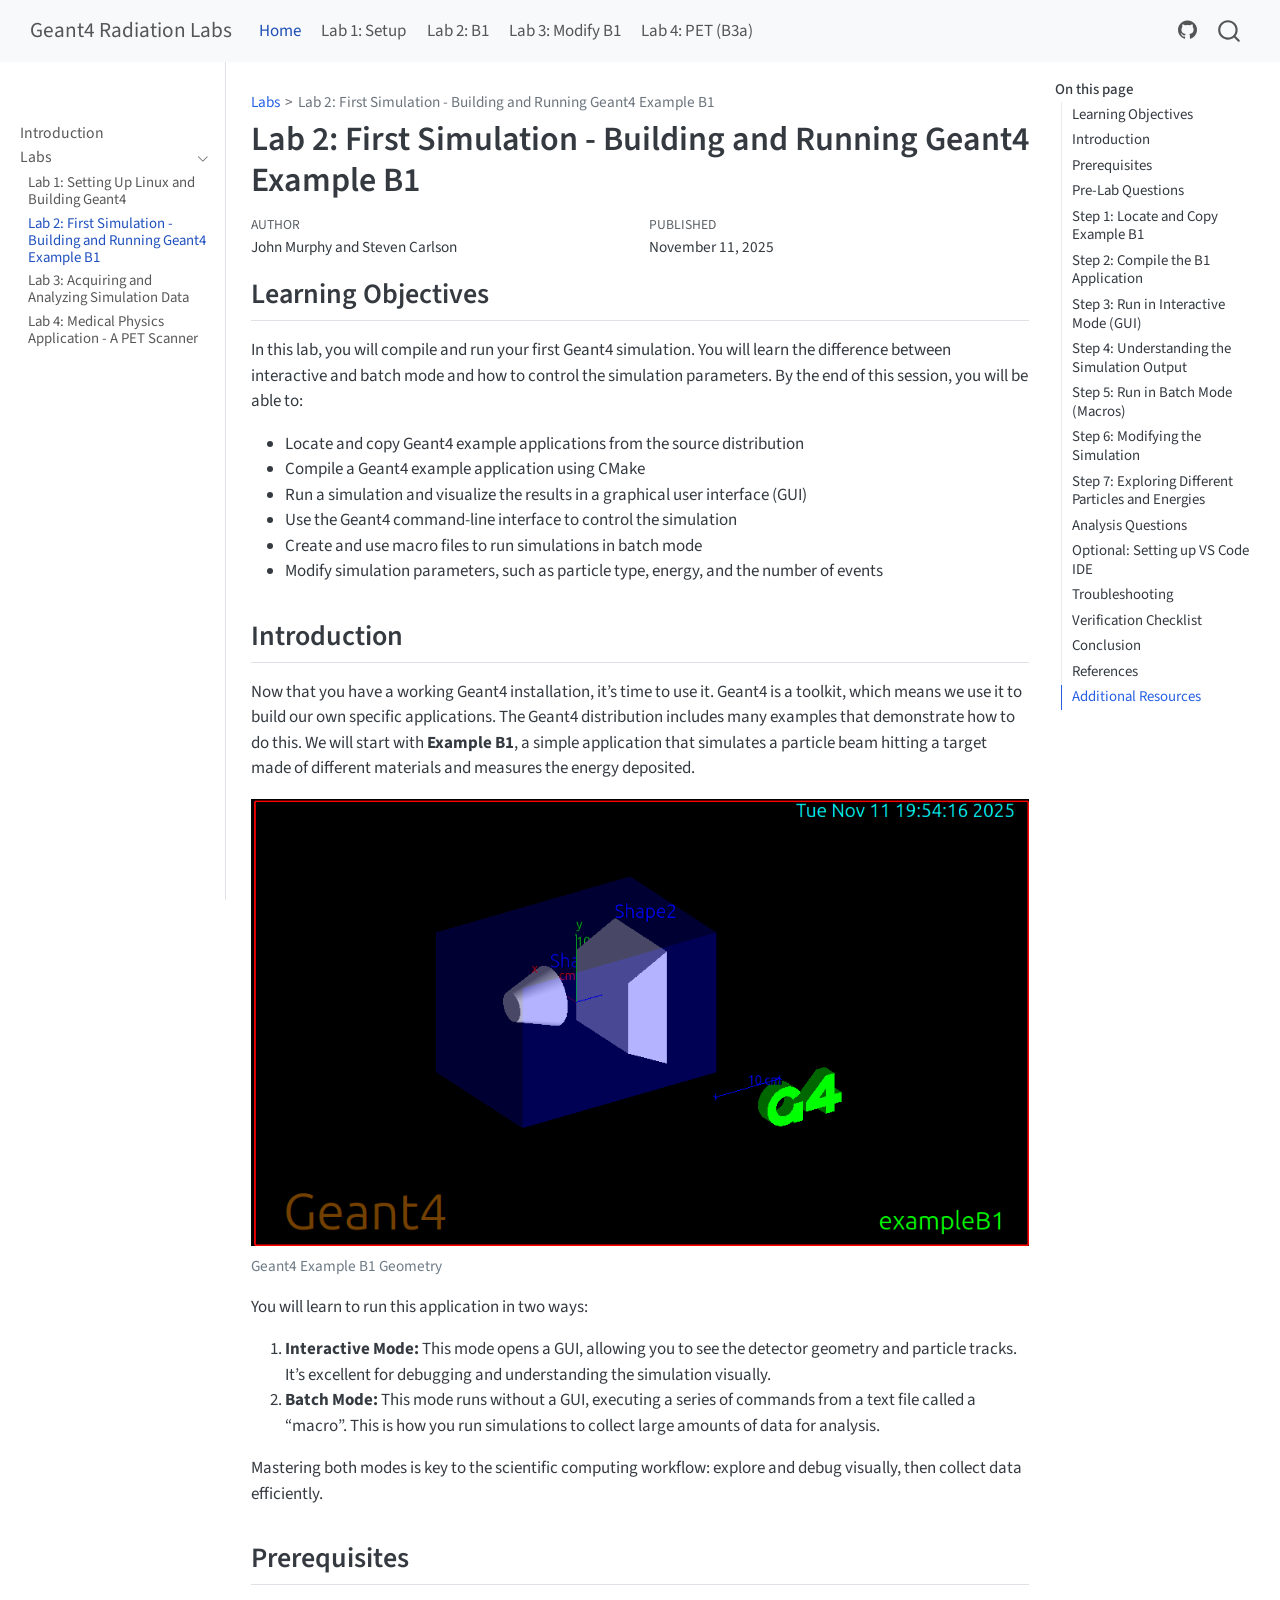
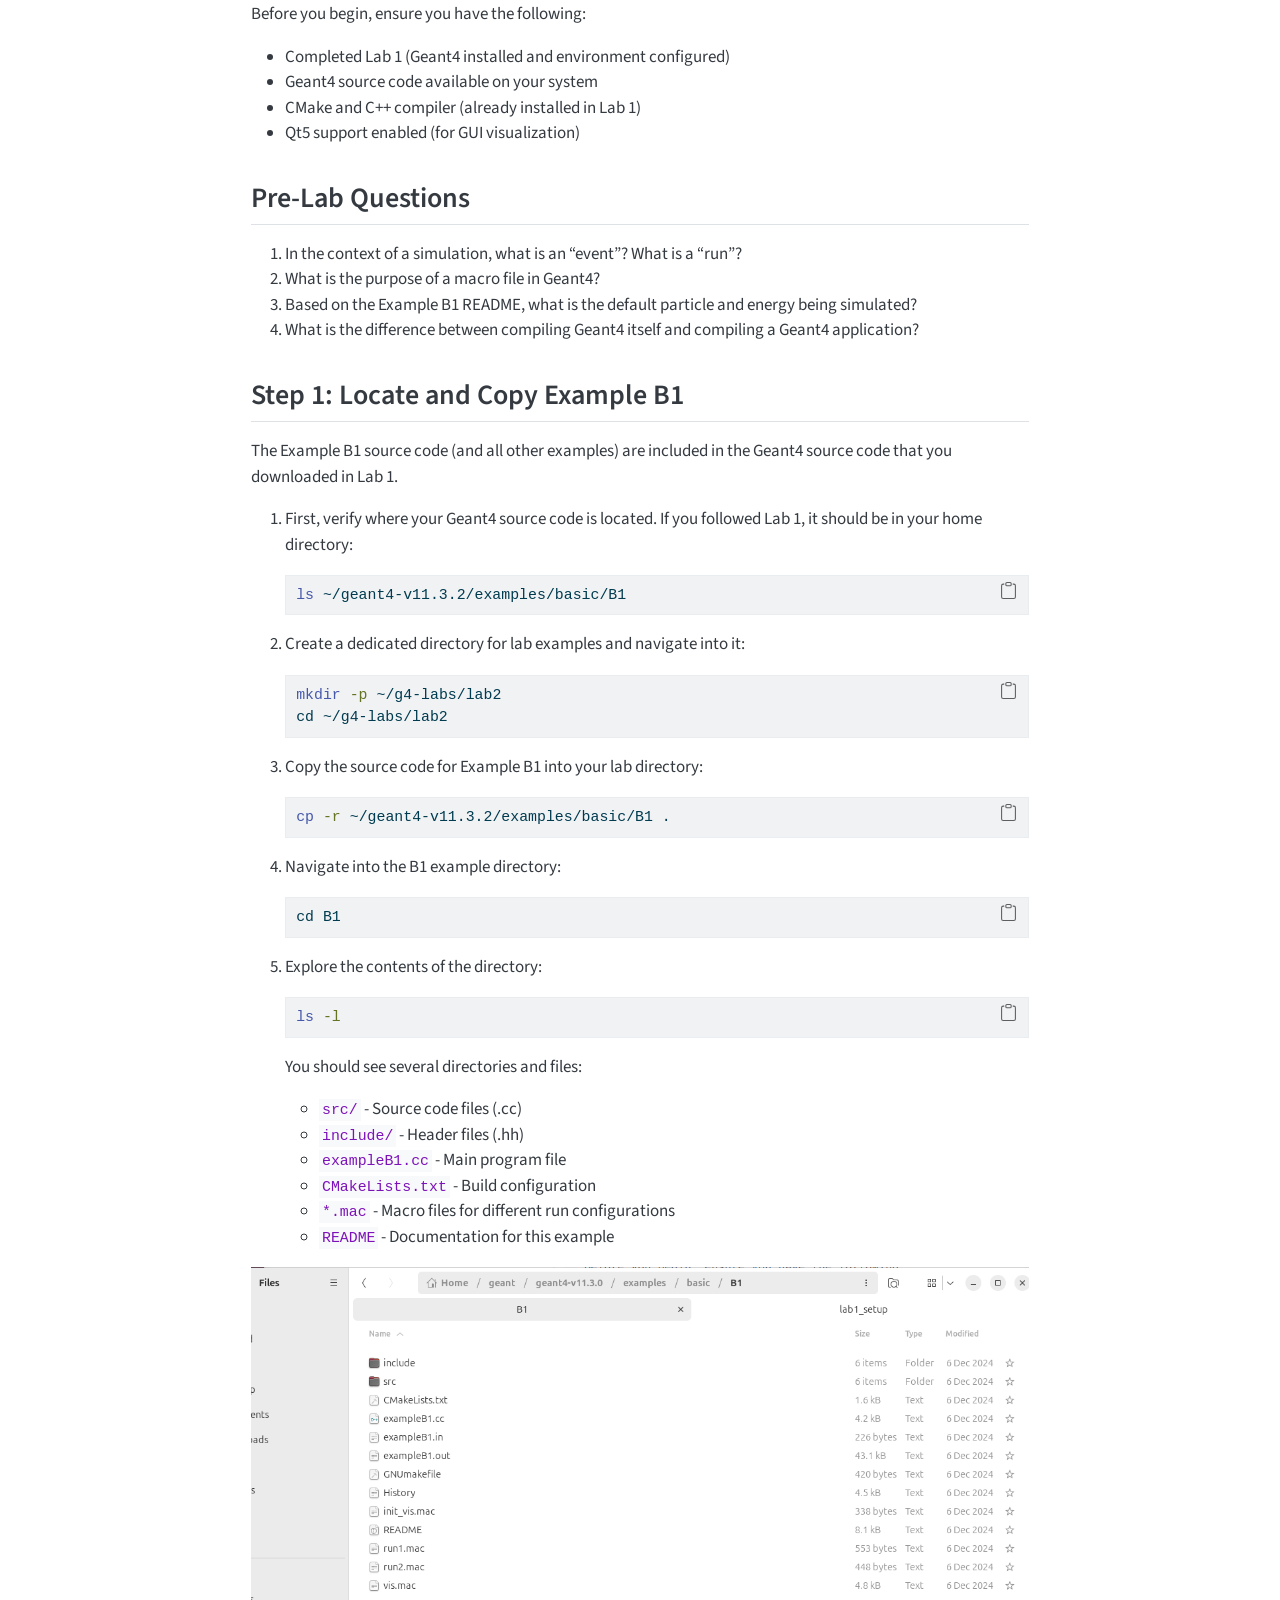
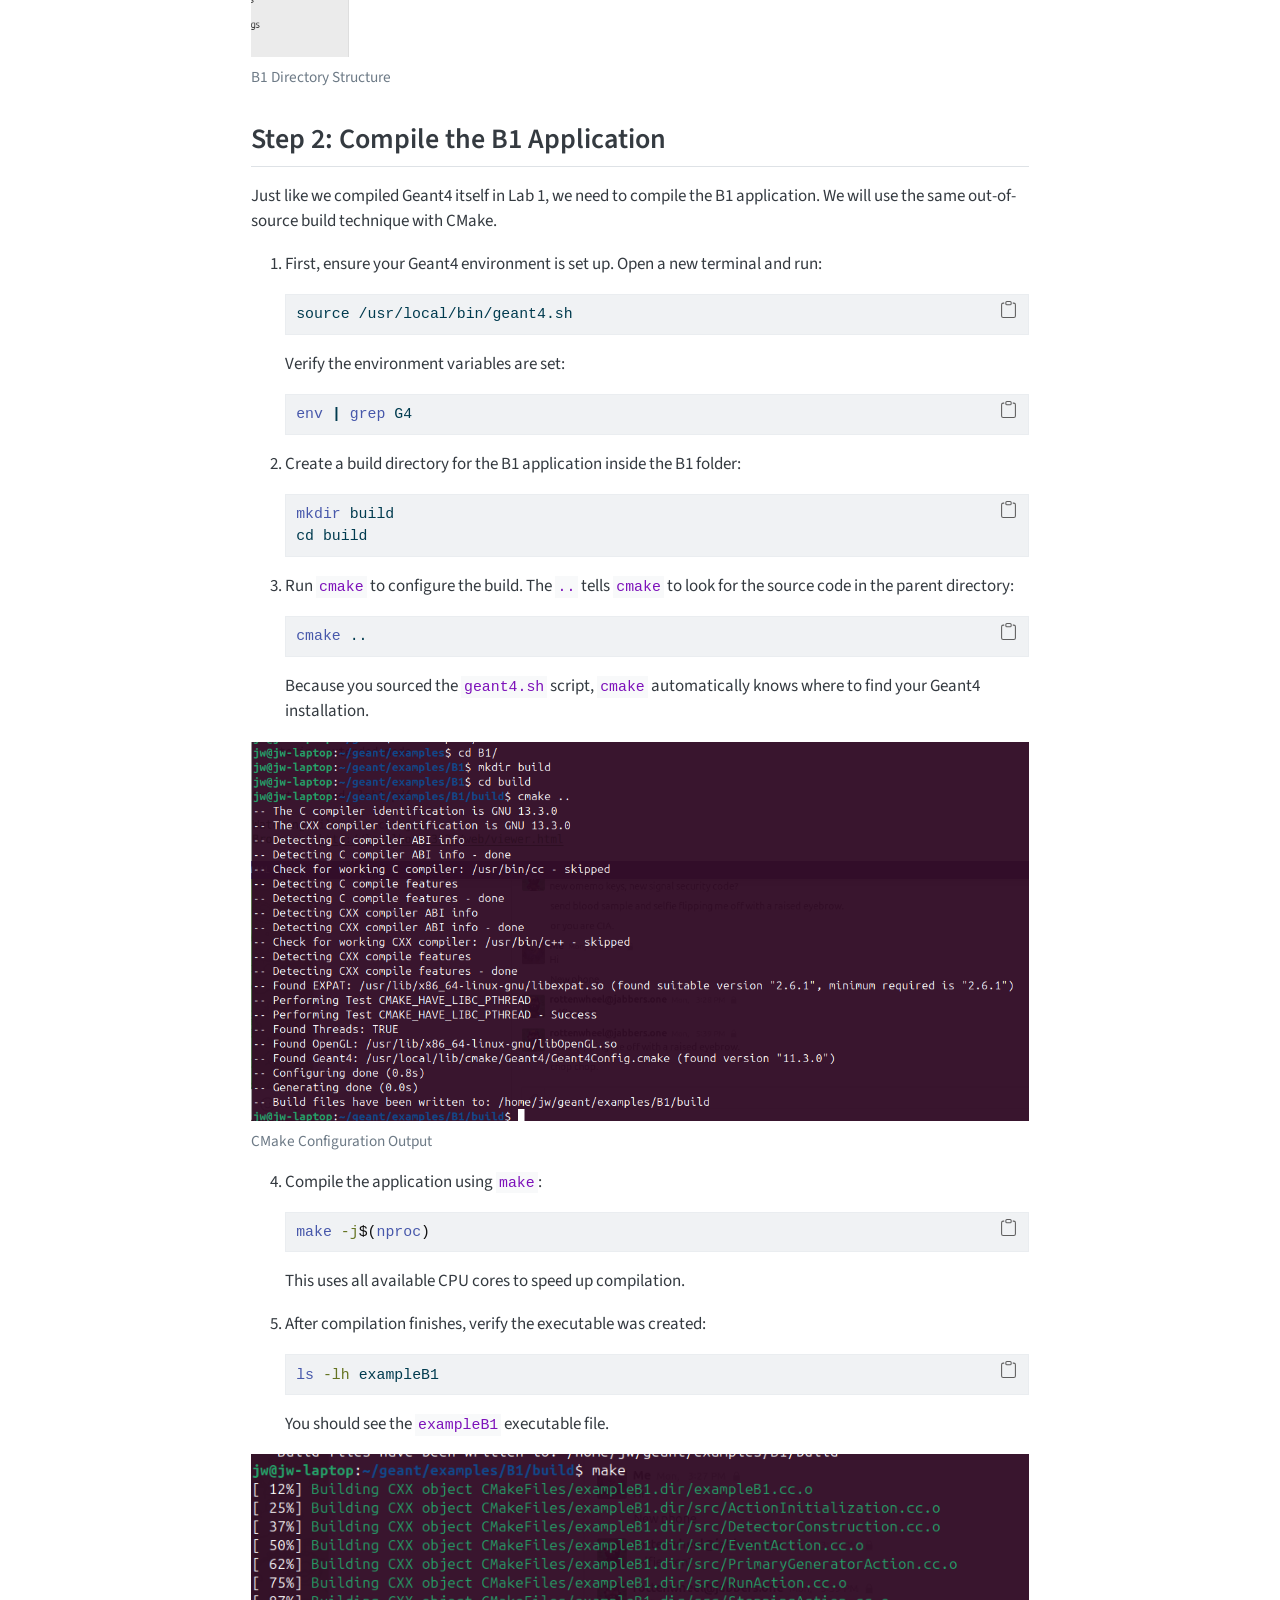
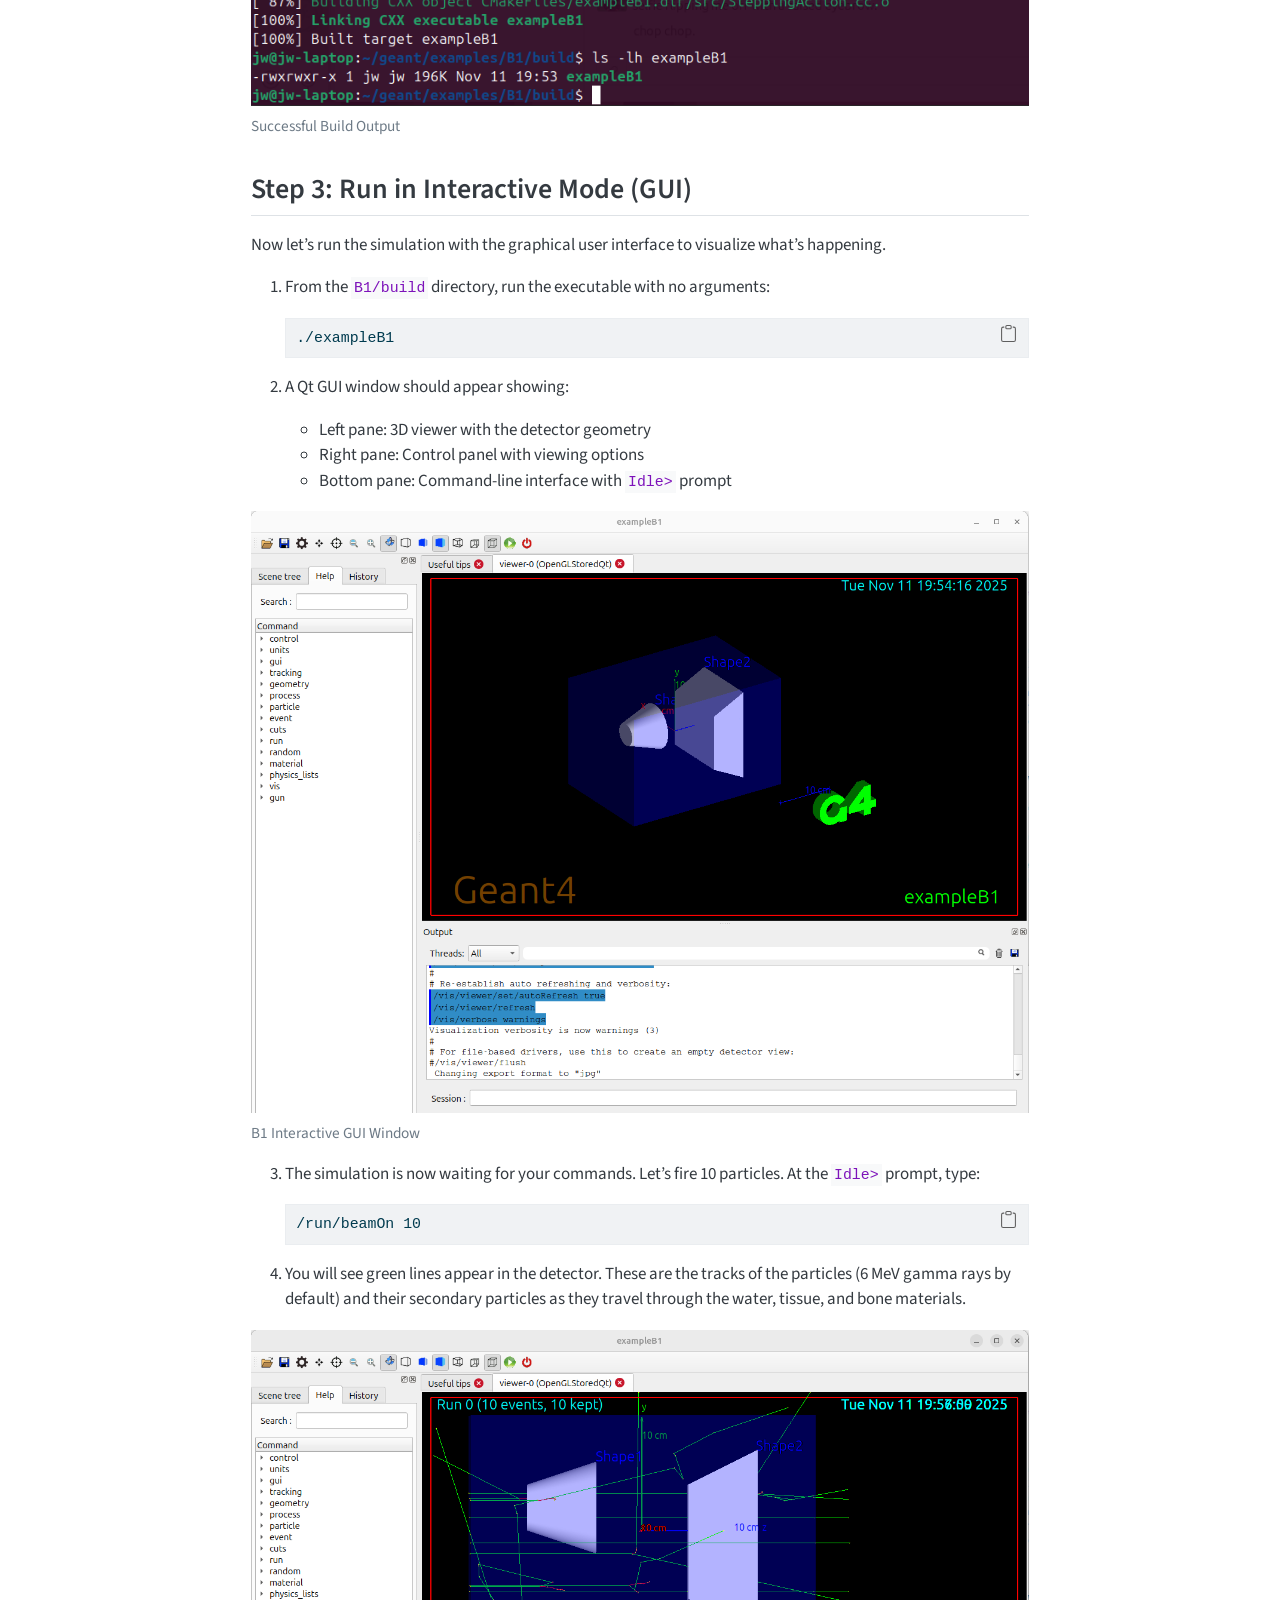
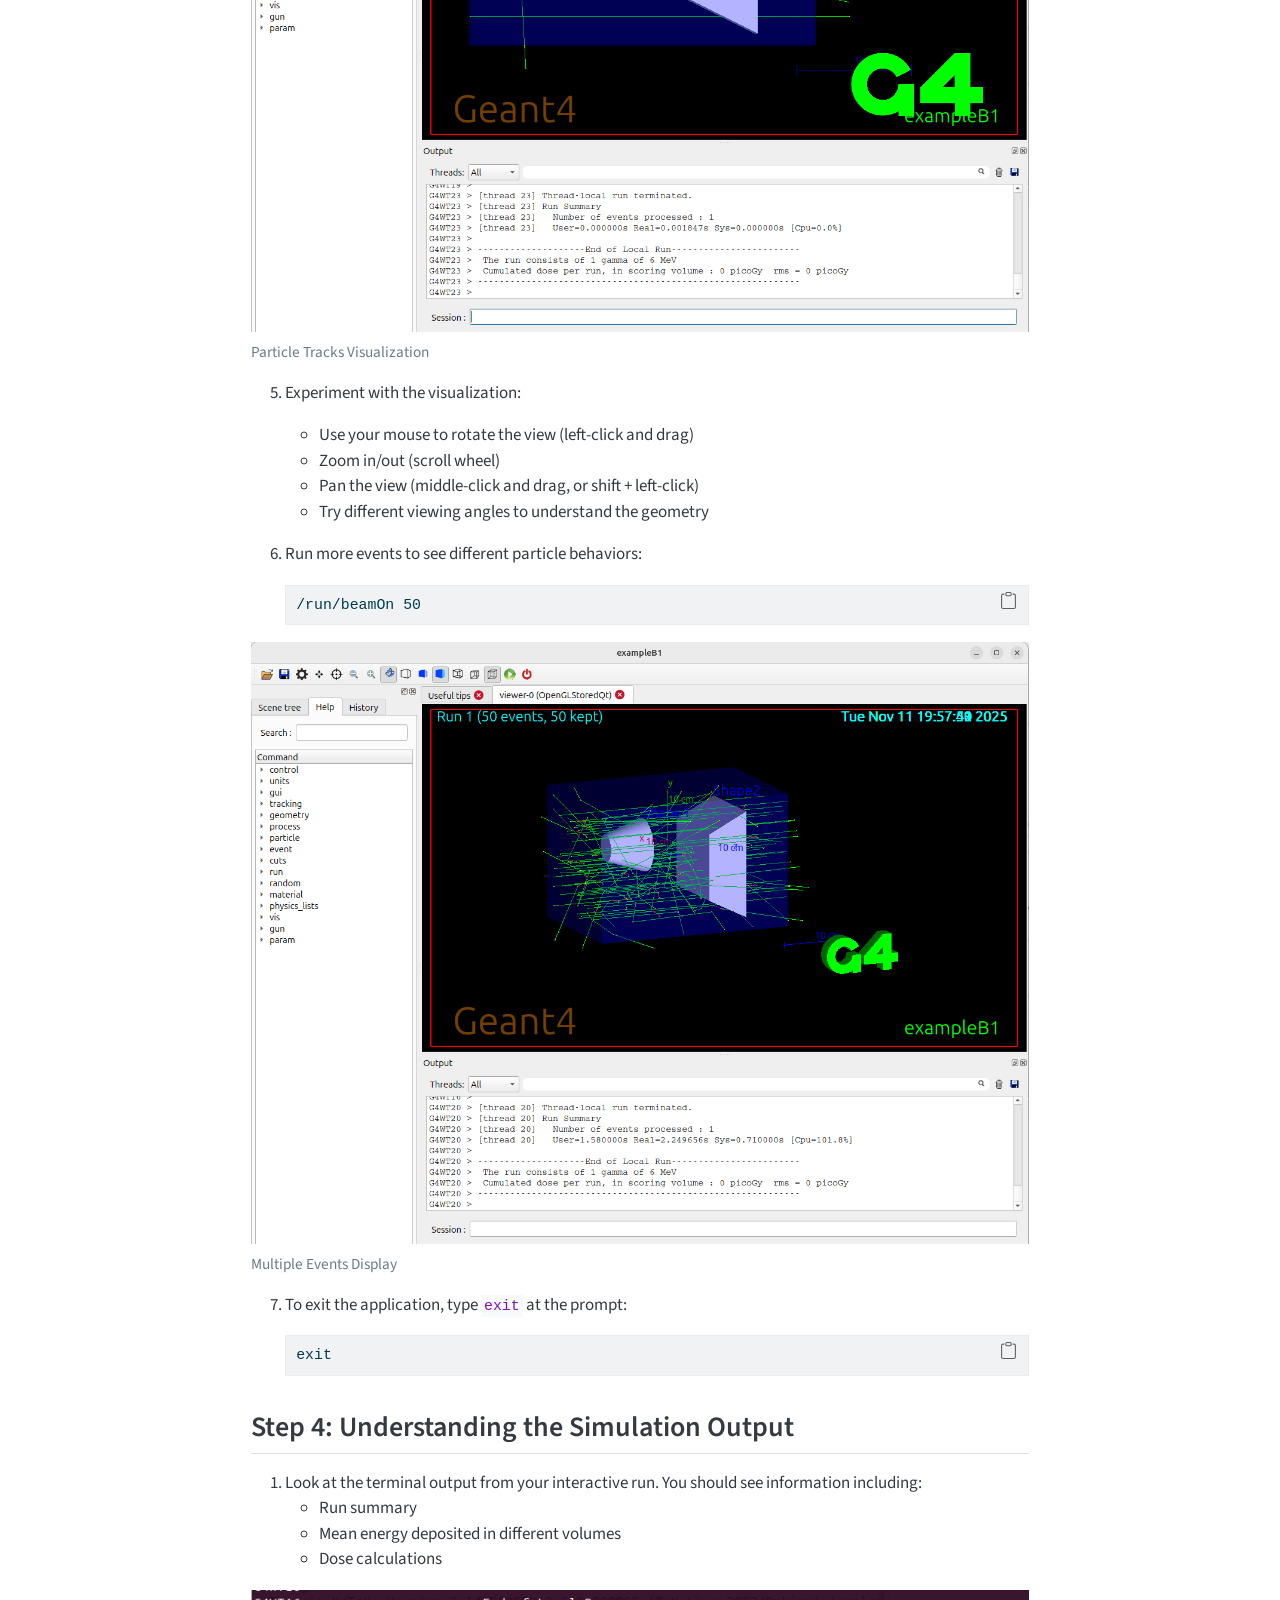
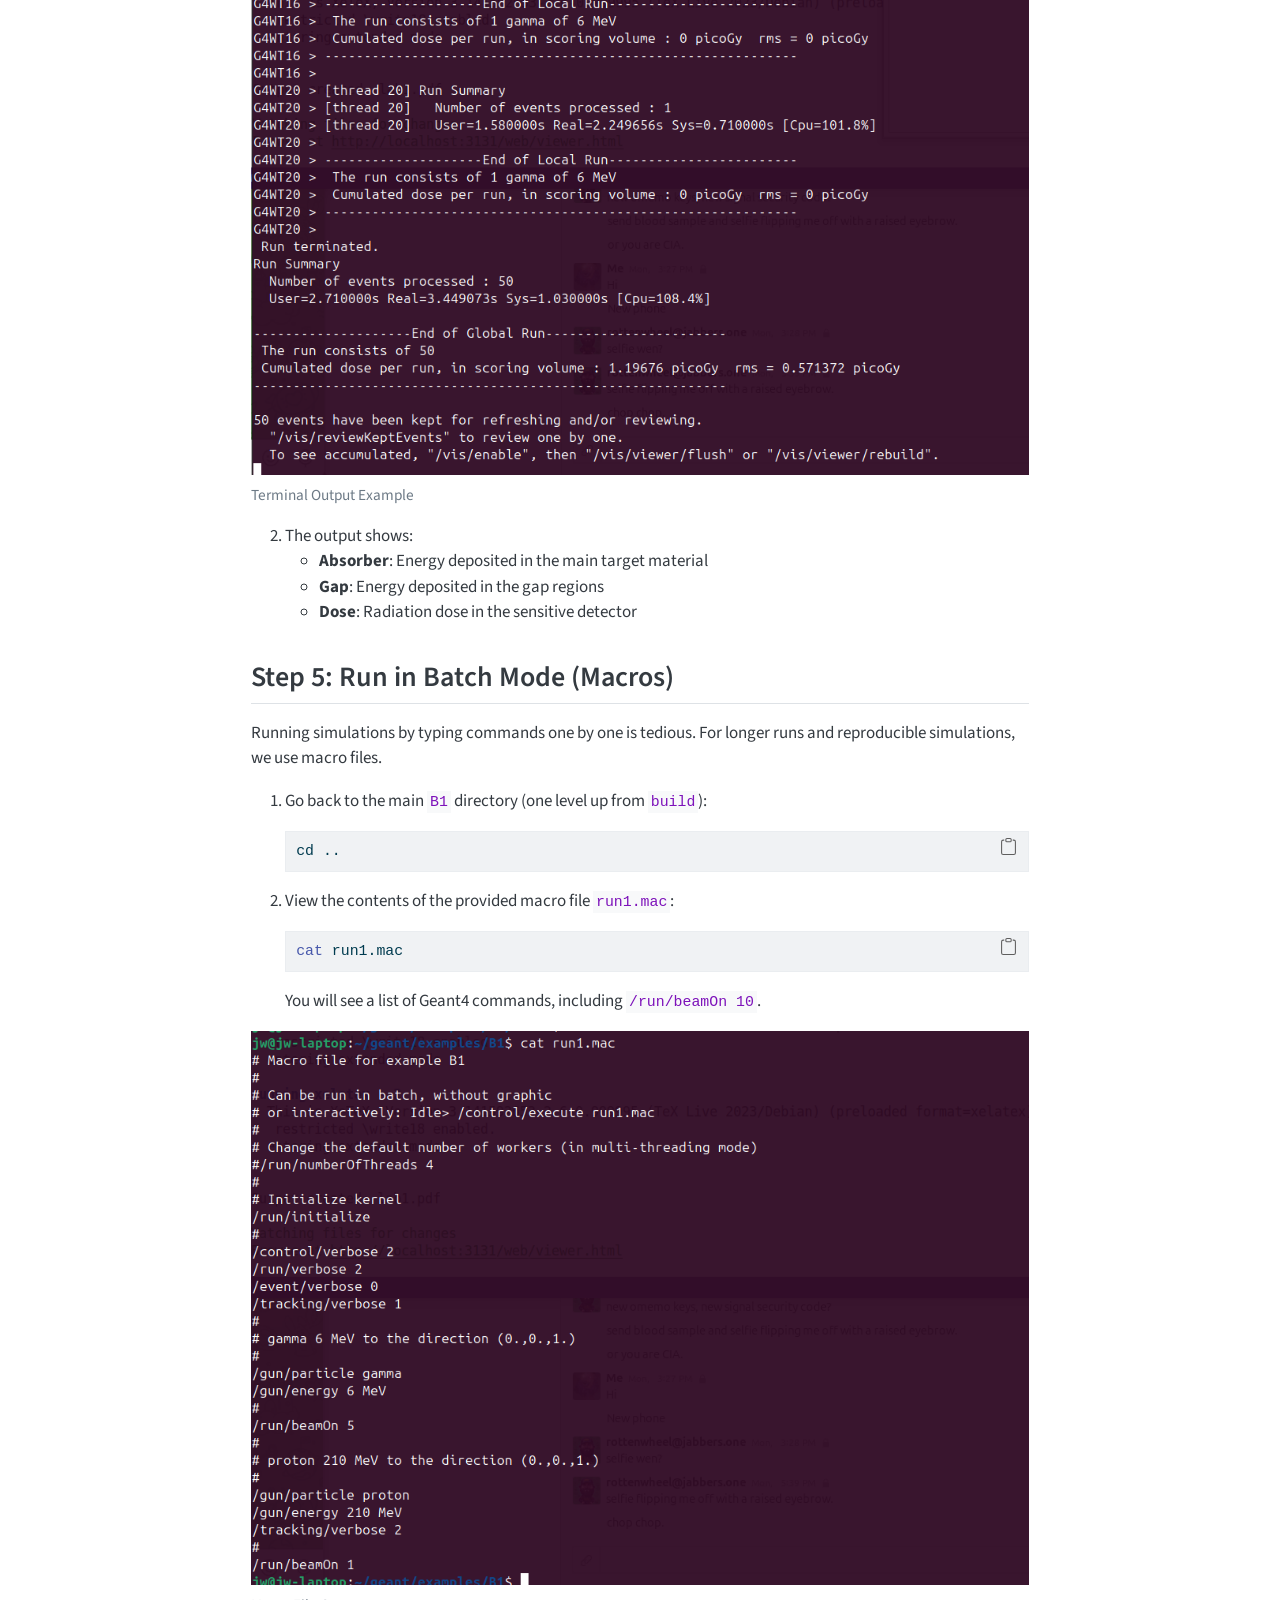
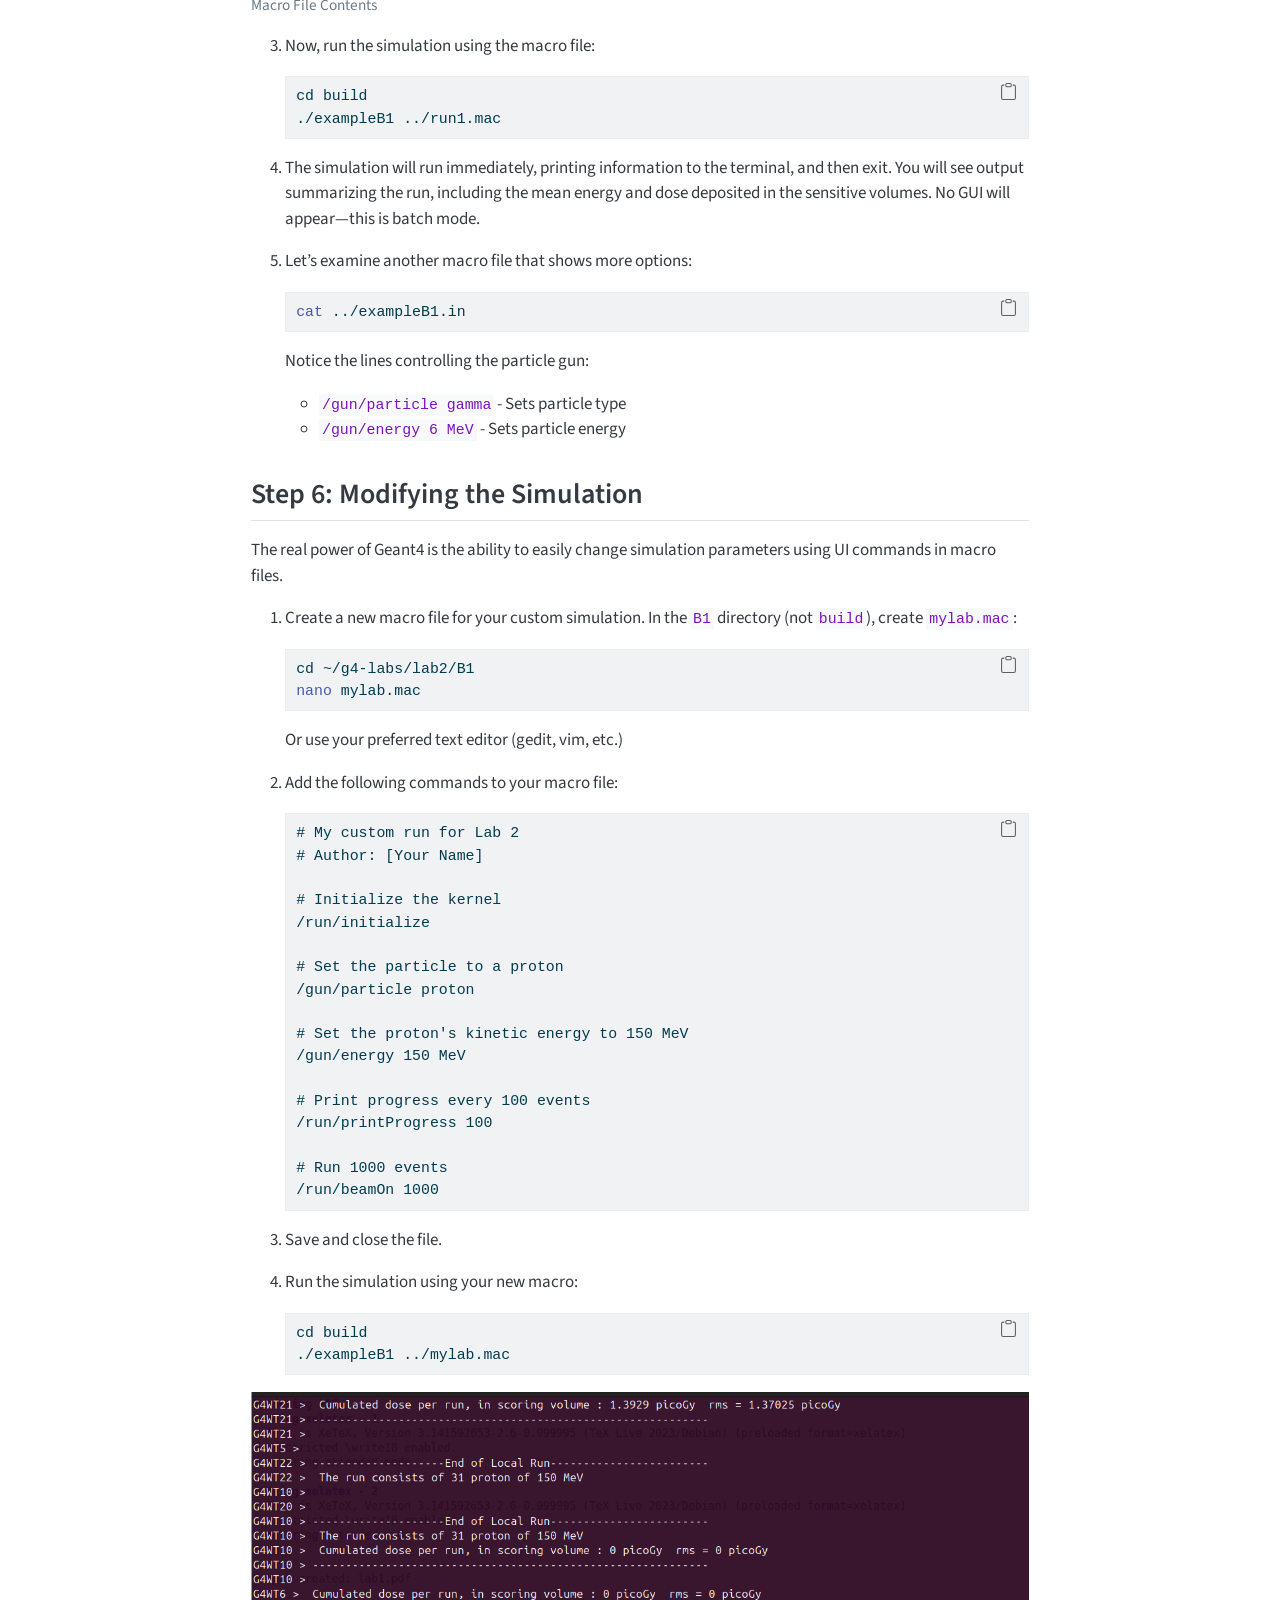
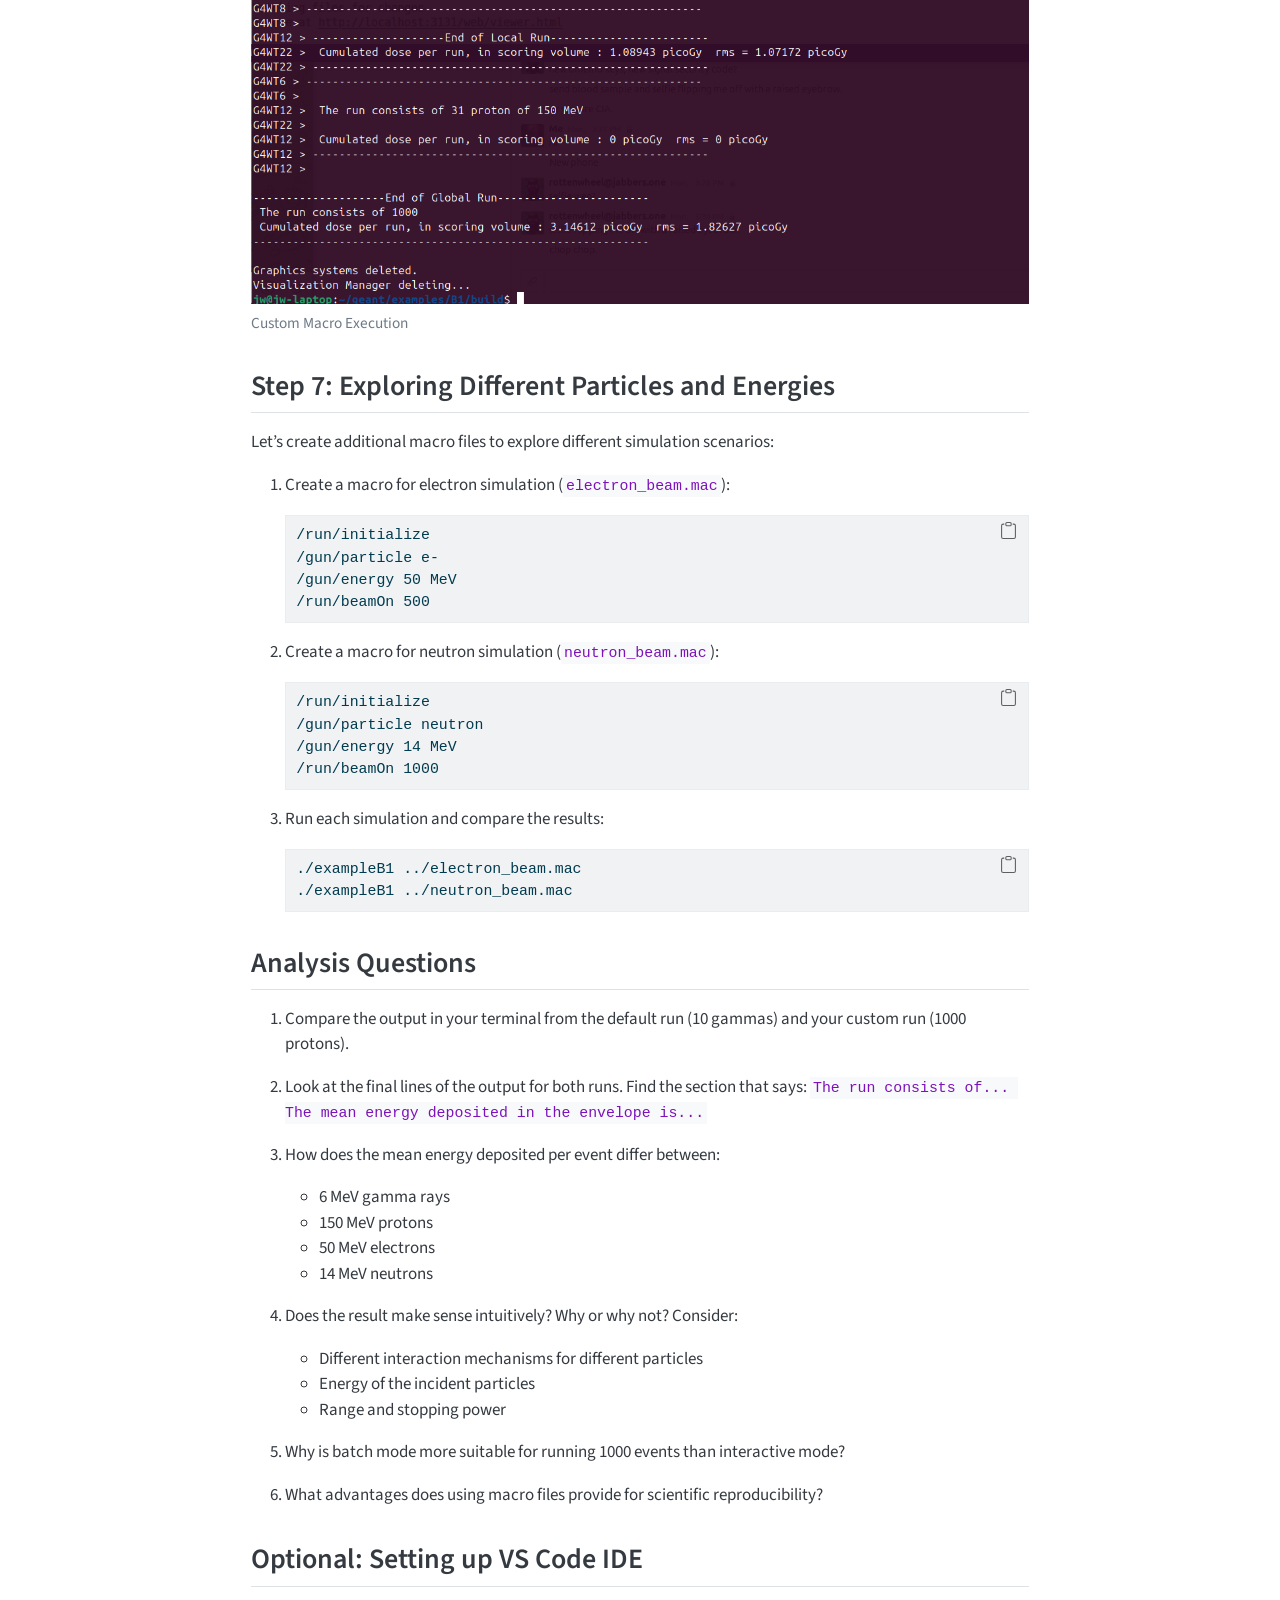
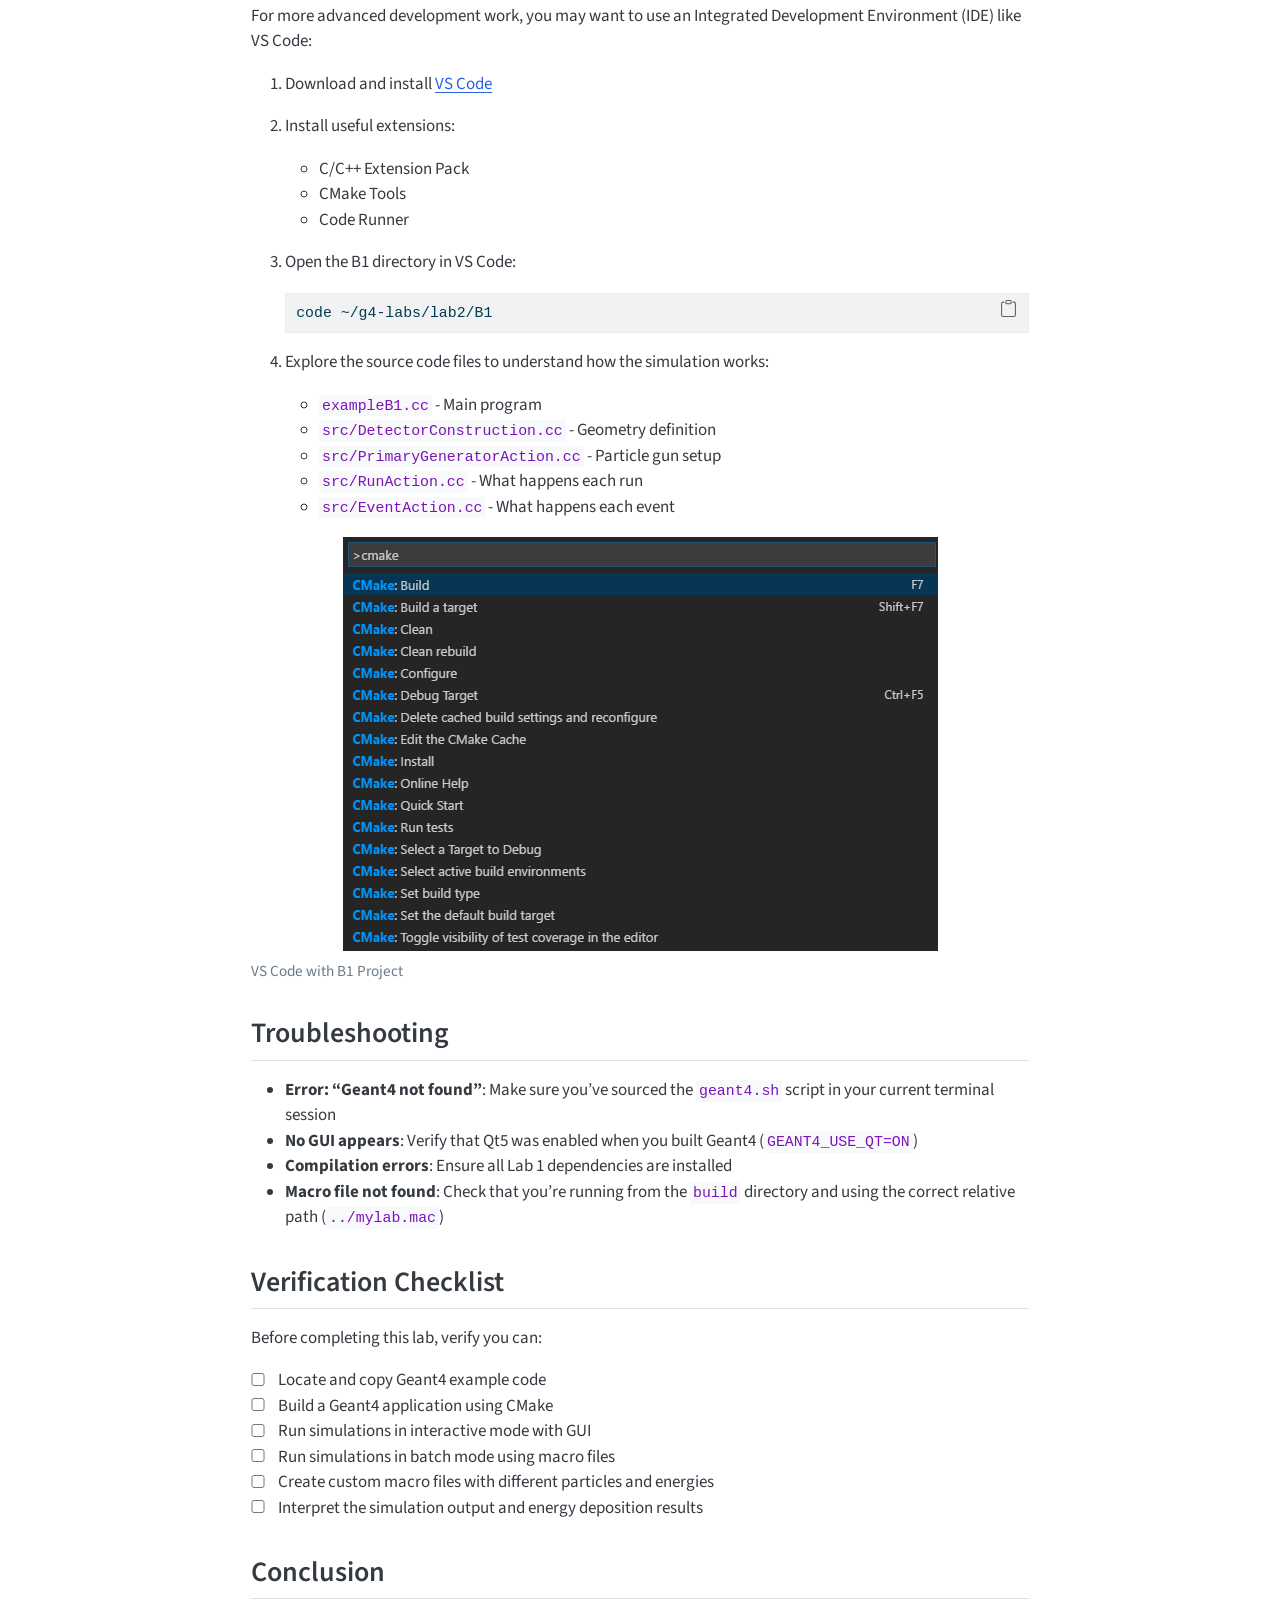
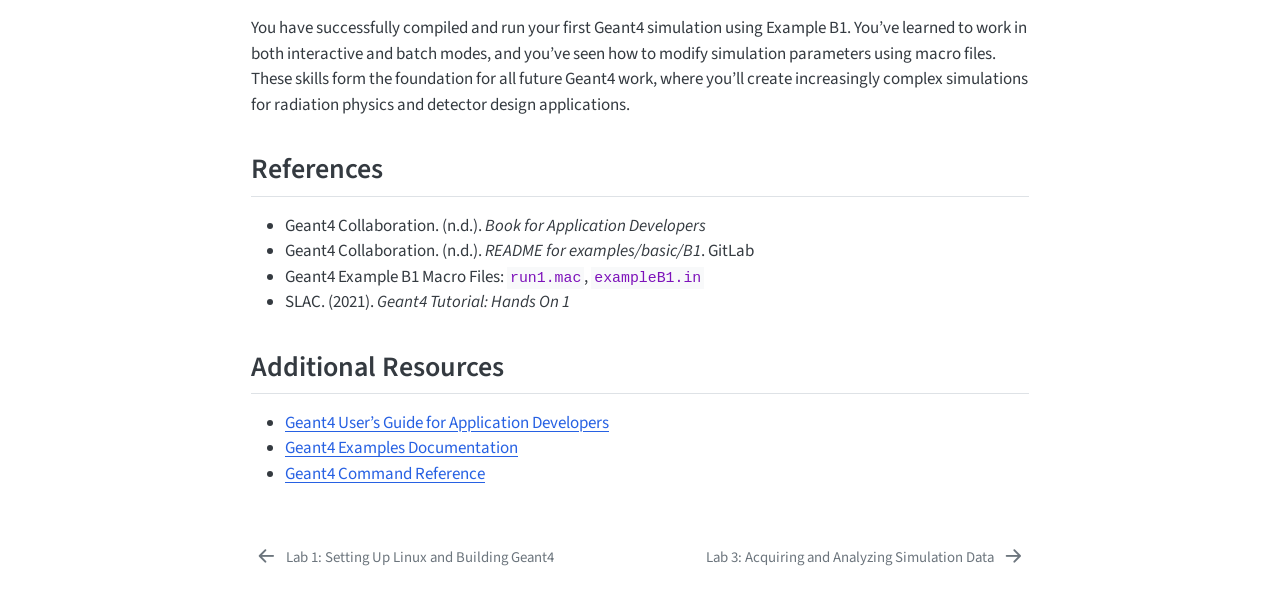
==== commit 4a6355d9: "Built site for gh-pages" ====
--- a/lab2_exampleB1/lab2.html
+++ b/lab2_exampleB1/lab2.html
@@ -520,23 +520,23 @@
 <span id="cb20-2"><a href="#cb20-2" aria-hidden="true" tabindex="-1"></a><span class="fu">nano</span> mylab.mac</span></code><button title="Copy to Clipboard" class="code-copy-button"><i class="bi"></i></button></pre></div>
 <p>Or use your preferred text editor (gedit, vim, etc.)</p></li>
 <li><p>Add the following commands to your macro file:</p>
-<pre><code># My custom run for Lab 2
-# Author: [Your Name]
-
-# Initialize the kernel
-/run/initialize
-
-# Set the particle to a proton
-/gun/particle proton
-
-# Set the proton's kinetic energy to 150 MeV
-/gun/energy 150 MeV
-
-# Print progress every 100 events
-/run/printProgress 100
-
-# Run 1000 events
-/run/beamOn 1000</code></pre></li>
+<div class="sourceCode" id="cb21"><pre class="sourceCode default code-with-copy"><code class="sourceCode default"><span id="cb21-1"><a href="#cb21-1" aria-hidden="true" tabindex="-1"></a># My custom run for Lab 2</span>
+<span id="cb21-2"><a href="#cb21-2" aria-hidden="true" tabindex="-1"></a># Author: [Your Name]</span>
+<span id="cb21-3"><a href="#cb21-3" aria-hidden="true" tabindex="-1"></a></span>
+<span id="cb21-4"><a href="#cb21-4" aria-hidden="true" tabindex="-1"></a># Initialize the kernel</span>
+<span id="cb21-5"><a href="#cb21-5" aria-hidden="true" tabindex="-1"></a>/run/initialize</span>
+<span id="cb21-6"><a href="#cb21-6" aria-hidden="true" tabindex="-1"></a></span>
+<span id="cb21-7"><a href="#cb21-7" aria-hidden="true" tabindex="-1"></a># Set the particle to a proton</span>
+<span id="cb21-8"><a href="#cb21-8" aria-hidden="true" tabindex="-1"></a>/gun/particle proton</span>
+<span id="cb21-9"><a href="#cb21-9" aria-hidden="true" tabindex="-1"></a></span>
+<span id="cb21-10"><a href="#cb21-10" aria-hidden="true" tabindex="-1"></a># Set the proton's kinetic energy to 150 MeV</span>
+<span id="cb21-11"><a href="#cb21-11" aria-hidden="true" tabindex="-1"></a>/gun/energy 150 MeV</span>
+<span id="cb21-12"><a href="#cb21-12" aria-hidden="true" tabindex="-1"></a></span>
+<span id="cb21-13"><a href="#cb21-13" aria-hidden="true" tabindex="-1"></a># Print progress every 100 events</span>
+<span id="cb21-14"><a href="#cb21-14" aria-hidden="true" tabindex="-1"></a>/run/printProgress 100</span>
+<span id="cb21-15"><a href="#cb21-15" aria-hidden="true" tabindex="-1"></a></span>
+<span id="cb21-16"><a href="#cb21-16" aria-hidden="true" tabindex="-1"></a># Run 1000 events</span>
+<span id="cb21-17"><a href="#cb21-17" aria-hidden="true" tabindex="-1"></a>/run/beamOn 1000</span></code><button title="Copy to Clipboard" class="code-copy-button"><i class="bi"></i></button></pre></div></li>
 <li><p>Save and close the file.</p></li>
 <li><p>Run the simulation using your new macro:</p>
 <div class="sourceCode" id="cb22"><pre class="sourceCode bash code-with-copy"><code class="sourceCode bash"><span id="cb22-1"><a href="#cb22-1" aria-hidden="true" tabindex="-1"></a><span class="bu">cd</span> build</span>
@@ -554,15 +554,15 @@
 <p>Let’s create additional macro files to explore different simulation scenarios:</p>
 <ol type="1">
 <li><p>Create a macro for electron simulation (<code>electron_beam.mac</code>):</p>
-<pre><code>/run/initialize
-/gun/particle e-
-/gun/energy 50 MeV
-/run/beamOn 500</code></pre></li>
+<div class="sourceCode" id="cb23"><pre class="sourceCode default code-with-copy"><code class="sourceCode default"><span id="cb23-1"><a href="#cb23-1" aria-hidden="true" tabindex="-1"></a>/run/initialize</span>
+<span id="cb23-2"><a href="#cb23-2" aria-hidden="true" tabindex="-1"></a>/gun/particle e-</span>
+<span id="cb23-3"><a href="#cb23-3" aria-hidden="true" tabindex="-1"></a>/gun/energy 50 MeV</span>
+<span id="cb23-4"><a href="#cb23-4" aria-hidden="true" tabindex="-1"></a>/run/beamOn 500</span></code><button title="Copy to Clipboard" class="code-copy-button"><i class="bi"></i></button></pre></div></li>
 <li><p>Create a macro for neutron simulation (<code>neutron_beam.mac</code>):</p>
-<pre><code>/run/initialize
-/gun/particle neutron
-/gun/energy 14 MeV
-/run/beamOn 1000</code></pre></li>
+<div class="sourceCode" id="cb24"><pre class="sourceCode default code-with-copy"><code class="sourceCode default"><span id="cb24-1"><a href="#cb24-1" aria-hidden="true" tabindex="-1"></a>/run/initialize</span>
+<span id="cb24-2"><a href="#cb24-2" aria-hidden="true" tabindex="-1"></a>/gun/particle neutron</span>
+<span id="cb24-3"><a href="#cb24-3" aria-hidden="true" tabindex="-1"></a>/gun/energy 14 MeV</span>
+<span id="cb24-4"><a href="#cb24-4" aria-hidden="true" tabindex="-1"></a>/run/beamOn 1000</span></code><button title="Copy to Clipboard" class="code-copy-button"><i class="bi"></i></button></pre></div></li>
 <li><p>Run each simulation and compare the results:</p>
 <div class="sourceCode" id="cb25"><pre class="sourceCode bash code-with-copy"><code class="sourceCode bash"><span id="cb25-1"><a href="#cb25-1" aria-hidden="true" tabindex="-1"></a><span class="ex">./exampleB1</span> ../electron_beam.mac</span>
 <span id="cb25-2"><a href="#cb25-2" aria-hidden="true" tabindex="-1"></a><span class="ex">./exampleB1</span> ../neutron_beam.mac</span></code><button title="Copy to Clipboard" class="code-copy-button"><i class="bi"></i></button></pre></div></li>
